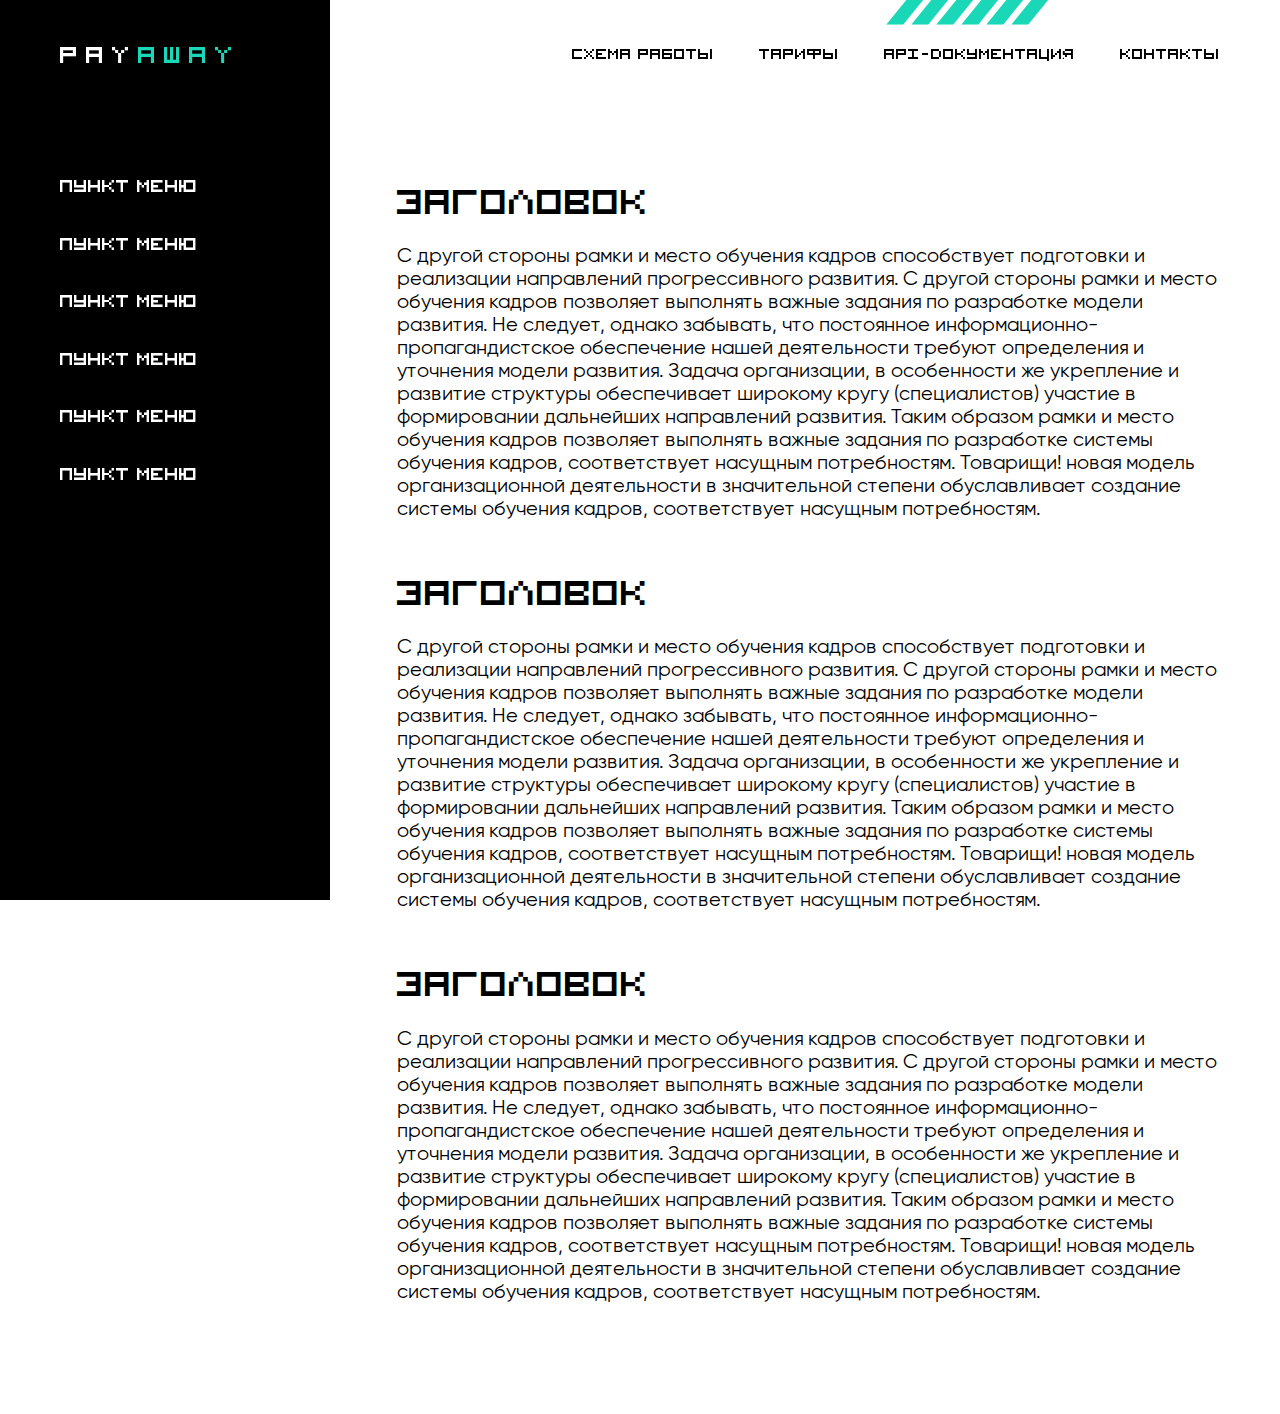
==== api.html @ 238791e4 "first commit" ====
<!DOCTYPE html>
<html lang="en">

<head>
	<meta charset="UTF-8">
	<meta name="viewport" content="width=device-width, initial-scale=1.0">
	<meta name="keywords" content="">
	<link rel="stylesheet" href="css/libs.min.css">
	<link rel="stylesheet" href="css/style.min.css">
	<title>API</title>
</head>


<body class="api-body">
	<div class="wrapper">
		<header class="header header2">
			<div class="container">
				<div class="header__inner">
					<a class="header__logo" href="">
						pay<span>away</span>
					</a>
					<div class="header__menu">
                <span class="header__menu-close">
                    <img src="img/close.svg" alt="">
                </span>
						<a class="header__logo" href="">
							pay<span>away</span>
						</a>
						<ul class="header__menu-list">
							<li class="header__menu-item"><a href="">Схема работы</a></li>
							<li class="header__menu-item"><a href="">Тарифы</a></li>
							<li class="header__menu-item active"><a href="">API-документация</a></li>
							<li class="header__menu-item"><a href="">Контакты</a></li>
						</ul>
					</div>
					<div class="burger">
						<span></span>
						<span></span>
						<span></span>
					</div>
				</div>
			</div>
		</header>
		<main class="content">
			<section class="text-page">
				<div class="container">
					<div class="text-page__inner">
						<aside class="text-page__sidebar">
							<ul class="text-page__sidebar-list">
								<li><a href="">ПУНКТ МЕНЮ</a></li>
								<li><a href="">ПУНКТ МЕНЮ</a></li>
								<li><a href="">ПУНКТ МЕНЮ</a></li>
								<li><a href="">ПУНКТ МЕНЮ</a></li>
								<li><a href="">ПУНКТ МЕНЮ</a></li>
								<li><a href="">ПУНКТ МЕНЮ</a></li>
							</ul>
						</aside>
						<div class="text-page__content">
							<div class="text-page__text">
								<h3>ЗАГОЛОВОК</h3>
								<p>С другой стороны рамки и место обучения кадров способствует подготовки и реализации направлений прогрессивного развития. С другой стороны рамки и место обучения кадров позволяет выполнять важные задания по разработке модели развития. Не следует, однако забывать, что постоянное информационно-пропагандистское обеспечение нашей деятельности требуют определения и уточнения модели развития. Задача организации, в особенности же укрепление и развитие структуры обеспечивает широкому кругу (специалистов) участие в формировании дальнейших направлений развития. Таким образом рамки и место обучения кадров позволяет выполнять важные задания по разработке системы обучения кадров, соответствует насущным потребностям. Товарищи! новая модель организационной деятельности в значительной степени обуславливает создание системы обучения кадров, соответствует насущным потребностям.</p>
								<b></b>
								<h3>ЗАГОЛОВОК</h3>
								<p>С другой стороны рамки и место обучения кадров способствует подготовки и реализации направлений прогрессивного развития. С другой стороны рамки и место обучения кадров позволяет выполнять важные задания по разработке модели развития. Не следует, однако забывать, что постоянное информационно-пропагандистское обеспечение нашей деятельности требуют определения и уточнения модели развития. Задача организации, в особенности же укрепление и развитие структуры обеспечивает широкому кругу (специалистов) участие в формировании дальнейших направлений развития. Таким образом рамки и место обучения кадров позволяет выполнять важные задания по разработке системы обучения кадров, соответствует насущным потребностям. Товарищи! новая модель организационной деятельности в значительной степени обуславливает создание системы обучения кадров, соответствует насущным потребностям.</p>
								<b></b>
								<h3>ЗАГОЛОВОК</h3>
								<p>С другой стороны рамки и место обучения кадров способствует подготовки и реализации направлений прогрессивного развития. С другой стороны рамки и место обучения кадров позволяет выполнять важные задания по разработке модели развития. Не следует, однако забывать, что постоянное информационно-пропагандистское обеспечение нашей деятельности требуют определения и уточнения модели развития. Задача организации, в особенности же укрепление и развитие структуры обеспечивает широкому кругу (специалистов) участие в формировании дальнейших направлений развития. Таким образом рамки и место обучения кадров позволяет выполнять важные задания по разработке системы обучения кадров, соответствует насущным потребностям. Товарищи! новая модель организационной деятельности в значительной степени обуславливает создание системы обучения кадров, соответствует насущным потребностям.</p>
							</div>
						</div>
					</div>
				</div>
			</section>
		</main>

	</div>
	<script src="js/libs.min.js"></script>
<script src="js/main.min.js"></script>

</body>

</html>
---- css/libs.min.css ----
@font-face{font-family:"swiper-icons";src:url("data:application/font-woff;charset=utf-8;base64, [base64]//wADZ2x5ZgAAAywAAADMAAAD2MHtryVoZWFkAAABbAAAADAAAAA2E2+eoWhoZWEAAAGcAAAAHwAAACQC9gDzaG10eAAAAigAAAAZAAAArgJkABFsb2NhAAAC0AAAAFoAAABaFQAUGG1heHAAAAG8AAAAHwAAACAAcABAbmFtZQAAA/gAAAE5AAACXvFdBwlwb3N0AAAFNAAAAGIAAACE5s74hXjaY2BkYGAAYpf5Hu/j+W2+MnAzMYDAzaX6QjD6/4//Bxj5GA8AuRwMYGkAPywL13jaY2BkYGA88P8Agx4j+/8fQDYfA1AEBWgDAIB2BOoAeNpjYGRgYNBh4GdgYgABEMnIABJzYNADCQAACWgAsQB42mNgYfzCOIGBlYGB0YcxjYGBwR1Kf2WQZGhhYGBiYGVmgAFGBiQQkOaawtDAoMBQxXjg/wEGPcYDDA4wNUA2CCgwsAAAO4EL6gAAeNpj2M0gyAACqxgGNWBkZ2D4/wMA+xkDdgAAAHjaY2BgYGaAYBkGRgYQiAHyGMF8FgYHIM3DwMHABGQrMOgyWDLEM1T9/w8UBfEMgLzE////P/5//f/V/xv+r4eaAAeMbAxwIUYmIMHEgKYAYjUcsDAwsLKxc3BycfPw8jEQA/[base64]/uznmfPFBNODM2K7MTQ45YEAZqGP81AmGGcF3iPqOop0r1SPTaTbVkfUe4HXj97wYE+yNwWYxwWu4v1ugWHgo3S1XdZEVqWM7ET0cfnLGxWfkgR42o2PvWrDMBSFj/IHLaF0zKjRgdiVMwScNRAoWUoH78Y2icB/yIY09An6AH2Bdu/UB+yxopYshQiEvnvu0dURgDt8QeC8PDw7Fpji3fEA4z/PEJ6YOB5hKh4dj3EvXhxPqH/SKUY3rJ7srZ4FZnh1PMAtPhwP6fl2PMJMPDgeQ4rY8YT6Gzao0eAEA409DuggmTnFnOcSCiEiLMgxCiTI6Cq5DZUd3Qmp10vO0LaLTd2cjN4fOumlc7lUYbSQcZFkutRG7g6JKZKy0RmdLY680CDnEJ+UMkpFFe1RN7nxdVpXrC4aTtnaurOnYercZg2YVmLN/d/gczfEimrE/fs/bOuq29Zmn8tloORaXgZgGa78yO9/cnXm2BpaGvq25Dv9S4E9+5SIc9PqupJKhYFSSl47+Qcr1mYNAAAAeNptw0cKwkAAAMDZJA8Q7OUJvkLsPfZ6zFVERPy8qHh2YER+3i/BP83vIBLLySsoKimrqKqpa2hp6+jq6RsYGhmbmJqZSy0sraxtbO3sHRydnEMU4uR6yx7JJXveP7WrDycAAAAAAAH//wACeNpjYGRgYOABYhkgZgJCZgZNBkYGLQZtIJsFLMYAAAw3ALgAeNolizEKgDAQBCchRbC2sFER0YD6qVQiBCv/H9ezGI6Z5XBAw8CBK/m5iQQVauVbXLnOrMZv2oLdKFa8Pjuru2hJzGabmOSLzNMzvutpB3N42mNgZGBg4GKQYzBhYMxJLMlj4GBgAYow/P/PAJJhLM6sSoWKfWCAAwDAjgbRAAB42mNgYGBkAIIbCZo5IPrmUn0hGA0AO8EFTQAA");font-weight:400;font-style:normal}:root{--swiper-theme-color: #007aff}.swiper{margin-left:auto;margin-right:auto;position:relative;overflow:hidden;list-style:none;padding:0;z-index:1}.swiper-vertical>.swiper-wrapper{flex-direction:column}.swiper-wrapper{position:relative;width:100%;height:100%;z-index:1;display:flex;transition-property:transform;box-sizing:content-box}.swiper-android .swiper-slide,.swiper-wrapper{transform:translate3d(0px, 0, 0)}.swiper-pointer-events{touch-action:pan-y}.swiper-pointer-events.swiper-vertical{touch-action:pan-x}.swiper-slide{flex-shrink:0;width:100%;height:100%;position:relative;transition-property:transform}.swiper-slide-invisible-blank{visibility:hidden}.swiper-autoheight,.swiper-autoheight .swiper-slide{height:auto}.swiper-autoheight .swiper-wrapper{align-items:flex-start;transition-property:transform,height}.swiper-backface-hidden .swiper-slide{transform:translateZ(0);-webkit-backface-visibility:hidden;backface-visibility:hidden}.swiper-3d,.swiper-3d.swiper-css-mode .swiper-wrapper{perspective:1200px}.swiper-3d .swiper-wrapper,.swiper-3d .swiper-slide,.swiper-3d .swiper-slide-shadow,.swiper-3d .swiper-slide-shadow-left,.swiper-3d .swiper-slide-shadow-right,.swiper-3d .swiper-slide-shadow-top,.swiper-3d .swiper-slide-shadow-bottom,.swiper-3d .swiper-cube-shadow{transform-style:preserve-3d}.swiper-3d .swiper-slide-shadow,.swiper-3d .swiper-slide-shadow-left,.swiper-3d .swiper-slide-shadow-right,.swiper-3d .swiper-slide-shadow-top,.swiper-3d .swiper-slide-shadow-bottom{position:absolute;left:0;top:0;width:100%;height:100%;pointer-events:none;z-index:10}.swiper-3d .swiper-slide-shadow{background:rgba(0,0,0,.15)}.swiper-3d .swiper-slide-shadow-left{background-image:linear-gradient(to left, rgba(0, 0, 0, 0.5), rgba(0, 0, 0, 0))}.swiper-3d .swiper-slide-shadow-right{background-image:linear-gradient(to right, rgba(0, 0, 0, 0.5), rgba(0, 0, 0, 0))}.swiper-3d .swiper-slide-shadow-top{background-image:linear-gradient(to top, rgba(0, 0, 0, 0.5), rgba(0, 0, 0, 0))}.swiper-3d .swiper-slide-shadow-bottom{background-image:linear-gradient(to bottom, rgba(0, 0, 0, 0.5), rgba(0, 0, 0, 0))}.swiper-css-mode>.swiper-wrapper{overflow:auto;scrollbar-width:none;-ms-overflow-style:none}.swiper-css-mode>.swiper-wrapper::-webkit-scrollbar{display:none}.swiper-css-mode>.swiper-wrapper>.swiper-slide{scroll-snap-align:start start}.swiper-horizontal.swiper-css-mode>.swiper-wrapper{scroll-snap-type:x mandatory}.swiper-vertical.swiper-css-mode>.swiper-wrapper{scroll-snap-type:y mandatory}.swiper-centered>.swiper-wrapper::before{content:"";flex-shrink:0;order:9999}.swiper-centered.swiper-horizontal>.swiper-wrapper>.swiper-slide:first-child{margin-inline-start:var(--swiper-centered-offset-before)}.swiper-centered.swiper-horizontal>.swiper-wrapper::before{height:100%;min-height:1px;width:var(--swiper-centered-offset-after)}.swiper-centered.swiper-vertical>.swiper-wrapper>.swiper-slide:first-child{margin-block-start:var(--swiper-centered-offset-before)}.swiper-centered.swiper-vertical>.swiper-wrapper::before{width:100%;min-width:1px;height:var(--swiper-centered-offset-after)}.swiper-centered>.swiper-wrapper>.swiper-slide{scroll-snap-align:center center}.swiper-virtual .swiper-slide{-webkit-backface-visibility:hidden;transform:translateZ(0)}.swiper-virtual.swiper-css-mode .swiper-wrapper::after{content:"";position:absolute;left:0;top:0;pointer-events:none}.swiper-virtual.swiper-css-mode.swiper-horizontal .swiper-wrapper::after{height:1px;width:var(--swiper-virtual-size)}.swiper-virtual.swiper-css-mode.swiper-vertical .swiper-wrapper::after{width:1px;height:var(--swiper-virtual-size)}:root{--swiper-navigation-size: 44px}.swiper-button-prev,.swiper-button-next{position:absolute;top:50%;width:calc(var(--swiper-navigation-size)/44*27);height:var(--swiper-navigation-size);margin-top:calc(0px - var(--swiper-navigation-size)/2);z-index:10;cursor:pointer;display:flex;align-items:center;justify-content:center;color:var(--swiper-navigation-color, var(--swiper-theme-color))}.swiper-button-prev.swiper-button-disabled,.swiper-button-next.swiper-button-disabled{opacity:.35;cursor:auto;pointer-events:none}.swiper-button-prev.swiper-button-hidden,.swiper-button-next.swiper-button-hidden{opacity:0;cursor:auto;pointer-events:none}.swiper-navigation-disabled .swiper-button-prev,.swiper-navigation-disabled .swiper-button-next{display:none !important}.swiper-button-prev:after,.swiper-button-next:after{font-family:swiper-icons;font-size:var(--swiper-navigation-size);text-transform:none !important;letter-spacing:0;font-variant:initial;line-height:1}.swiper-button-prev,.swiper-rtl .swiper-button-next{left:10px;right:auto}.swiper-button-prev:after,.swiper-rtl .swiper-button-next:after{content:"prev"}.swiper-button-next,.swiper-rtl .swiper-button-prev{right:10px;left:auto}.swiper-button-next:after,.swiper-rtl .swiper-button-prev:after{content:"next"}.swiper-button-lock{display:none}.swiper-pagination{position:absolute;text-align:center;transition:300ms opacity;transform:translate3d(0, 0, 0);z-index:10}.swiper-pagination.swiper-pagination-hidden{opacity:0}.swiper-pagination-disabled>.swiper-pagination,.swiper-pagination.swiper-pagination-disabled{display:none !important}.swiper-pagination-fraction,.swiper-pagination-custom,.swiper-horizontal>.swiper-pagination-bullets,.swiper-pagination-bullets.swiper-pagination-horizontal{bottom:10px;left:0;width:100%}.swiper-pagination-bullets-dynamic{overflow:hidden;font-size:0}.swiper-pagination-bullets-dynamic .swiper-pagination-bullet{transform:scale(0.33);position:relative}.swiper-pagination-bullets-dynamic .swiper-pagination-bullet-active{transform:scale(1)}.swiper-pagination-bullets-dynamic .swiper-pagination-bullet-active-main{transform:scale(1)}.swiper-pagination-bullets-dynamic .swiper-pagination-bullet-active-prev{transform:scale(0.66)}.swiper-pagination-bullets-dynamic .swiper-pagination-bullet-active-prev-prev{transform:scale(0.33)}.swiper-pagination-bullets-dynamic .swiper-pagination-bullet-active-next{transform:scale(0.66)}.swiper-pagination-bullets-dynamic .swiper-pagination-bullet-active-next-next{transform:scale(0.33)}.swiper-pagination-bullet{width:var(--swiper-pagination-bullet-width, var(--swiper-pagination-bullet-size, 8px));height:var(--swiper-pagination-bullet-height, var(--swiper-pagination-bullet-size, 8px));display:inline-block;border-radius:50%;background:var(--swiper-pagination-bullet-inactive-color, #000);opacity:var(--swiper-pagination-bullet-inactive-opacity, 0.2)}button.swiper-pagination-bullet{border:none;margin:0;padding:0;box-shadow:none;-webkit-appearance:none;appearance:none}.swiper-pagination-clickable .swiper-pagination-bullet{cursor:pointer}.swiper-pagination-bullet:only-child{display:none !important}.swiper-pagination-bullet-active{opacity:var(--swiper-pagination-bullet-opacity, 1);background:var(--swiper-pagination-color, var(--swiper-theme-color))}.swiper-vertical>.swiper-pagination-bullets,.swiper-pagination-vertical.swiper-pagination-bullets{right:10px;top:50%;transform:translate3d(0px, -50%, 0)}.swiper-vertical>.swiper-pagination-bullets .swiper-pagination-bullet,.swiper-pagination-vertical.swiper-pagination-bullets .swiper-pagination-bullet{margin:var(--swiper-pagination-bullet-vertical-gap, 6px) 0;display:block}.swiper-vertical>.swiper-pagination-bullets.swiper-pagination-bullets-dynamic,.swiper-pagination-vertical.swiper-pagination-bullets.swiper-pagination-bullets-dynamic{top:50%;transform:translateY(-50%);width:8px}.swiper-vertical>.swiper-pagination-bullets.swiper-pagination-bullets-dynamic .swiper-pagination-bullet,.swiper-pagination-vertical.swiper-pagination-bullets.swiper-pagination-bullets-dynamic .swiper-pagination-bullet{display:inline-block;transition:200ms transform,200ms top}.swiper-horizontal>.swiper-pagination-bullets .swiper-pagination-bullet,.swiper-pagination-horizontal.swiper-pagination-bullets .swiper-pagination-bullet{margin:0 var(--swiper-pagination-bullet-horizontal-gap, 4px)}.swiper-horizontal>.swiper-pagination-bullets.swiper-pagination-bullets-dynamic,.swiper-pagination-horizontal.swiper-pagination-bullets.swiper-pagination-bullets-dynamic{left:50%;transform:translateX(-50%);white-space:nowrap}.swiper-horizontal>.swiper-pagination-bullets.swiper-pagination-bullets-dynamic .swiper-pagination-bullet,.swiper-pagination-horizontal.swiper-pagination-bullets.swiper-pagination-bullets-dynamic .swiper-pagination-bullet{transition:200ms transform,200ms left}.swiper-horizontal.swiper-rtl>.swiper-pagination-bullets-dynamic .swiper-pagination-bullet{transition:200ms transform,200ms right}.swiper-pagination-progressbar{background:rgba(0,0,0,.25);position:absolute}.swiper-pagination-progressbar .swiper-pagination-progressbar-fill{background:var(--swiper-pagination-color, var(--swiper-theme-color));position:absolute;left:0;top:0;width:100%;height:100%;transform:scale(0);transform-origin:left top}.swiper-rtl .swiper-pagination-progressbar .swiper-pagination-progressbar-fill{transform-origin:right top}.swiper-horizontal>.swiper-pagination-progressbar,.swiper-pagination-progressbar.swiper-pagination-horizontal,.swiper-vertical>.swiper-pagination-progressbar.swiper-pagination-progressbar-opposite,.swiper-pagination-progressbar.swiper-pagination-vertical.swiper-pagination-progressbar-opposite{width:100%;height:4px;left:0;top:0}.swiper-vertical>.swiper-pagination-progressbar,.swiper-pagination-progressbar.swiper-pagination-vertical,.swiper-horizontal>.swiper-pagination-progressbar.swiper-pagination-progressbar-opposite,.swiper-pagination-progressbar.swiper-pagination-horizontal.swiper-pagination-progressbar-opposite{width:4px;height:100%;left:0;top:0}.swiper-pagination-lock{display:none}.swiper-scrollbar{border-radius:10px;position:relative;-ms-touch-action:none;background:rgba(0,0,0,.1)}.swiper-scrollbar-disabled>.swiper-scrollbar,.swiper-scrollbar.swiper-scrollbar-disabled{display:none !important}.swiper-horizontal>.swiper-scrollbar,.swiper-scrollbar.swiper-scrollbar-horizontal{position:absolute;left:1%;bottom:3px;z-index:50;height:5px;width:98%}.swiper-vertical>.swiper-scrollbar,.swiper-scrollbar.swiper-scrollbar-vertical{position:absolute;right:3px;top:1%;z-index:50;width:5px;height:98%}.swiper-scrollbar-drag{height:100%;width:100%;position:relative;background:rgba(0,0,0,.5);border-radius:10px;left:0;top:0}.swiper-scrollbar-cursor-drag{cursor:move}.swiper-scrollbar-lock{display:none}.swiper-zoom-container{width:100%;height:100%;display:flex;justify-content:center;align-items:center;text-align:center}.swiper-zoom-container>img,.swiper-zoom-container>svg,.swiper-zoom-container>canvas{max-width:100%;max-height:100%;object-fit:contain}.swiper-slide-zoomed{cursor:move}.swiper-lazy-preloader{width:42px;height:42px;position:absolute;left:50%;top:50%;margin-left:-21px;margin-top:-21px;z-index:10;transform-origin:50%;box-sizing:border-box;border:4px solid var(--swiper-preloader-color, var(--swiper-theme-color));border-radius:50%;border-top-color:rgba(0,0,0,0)}.swiper:not(.swiper-watch-progress) .swiper-lazy-preloader,.swiper-watch-progress .swiper-slide-visible .swiper-lazy-preloader{animation:swiper-preloader-spin 1s infinite linear}.swiper-lazy-preloader-white{--swiper-preloader-color: #fff}.swiper-lazy-preloader-black{--swiper-preloader-color: #000}@keyframes swiper-preloader-spin{0%{transform:rotate(0deg)}100%{transform:rotate(360deg)}}.swiper .swiper-notification{position:absolute;left:0;top:0;pointer-events:none;opacity:0;z-index:-1000}.swiper-free-mode>.swiper-wrapper{transition-timing-function:ease-out;margin:0 auto}.swiper-grid>.swiper-wrapper{flex-wrap:wrap}.swiper-grid-column>.swiper-wrapper{flex-wrap:wrap;flex-direction:column}.swiper-fade.swiper-free-mode .swiper-slide{transition-timing-function:ease-out}.swiper-fade .swiper-slide{pointer-events:none;transition-property:opacity}.swiper-fade .swiper-slide .swiper-slide{pointer-events:none}.swiper-fade .swiper-slide-active,.swiper-fade .swiper-slide-active .swiper-slide-active{pointer-events:auto}.swiper-cube{overflow:visible}.swiper-cube .swiper-slide{pointer-events:none;-webkit-backface-visibility:hidden;backface-visibility:hidden;z-index:1;visibility:hidden;transform-origin:0 0;width:100%;height:100%}.swiper-cube .swiper-slide .swiper-slide{pointer-events:none}.swiper-cube.swiper-rtl .swiper-slide{transform-origin:100% 0}.swiper-cube .swiper-slide-active,.swiper-cube .swiper-slide-active .swiper-slide-active{pointer-events:auto}.swiper-cube .swiper-slide-active,.swiper-cube .swiper-slide-next,.swiper-cube .swiper-slide-prev,.swiper-cube .swiper-slide-next+.swiper-slide{pointer-events:auto;visibility:visible}.swiper-cube .swiper-slide-shadow-top,.swiper-cube .swiper-slide-shadow-bottom,.swiper-cube .swiper-slide-shadow-left,.swiper-cube .swiper-slide-shadow-right{z-index:0;-webkit-backface-visibility:hidden;backface-visibility:hidden}.swiper-cube .swiper-cube-shadow{position:absolute;left:0;bottom:0px;width:100%;height:100%;opacity:.6;z-index:0}.swiper-cube .swiper-cube-shadow:before{content:"";background:#000;position:absolute;left:0;top:0;bottom:0;right:0;filter:blur(50px)}.swiper-flip{overflow:visible}.swiper-flip .swiper-slide{pointer-events:none;-webkit-backface-visibility:hidden;backface-visibility:hidden;z-index:1}.swiper-flip .swiper-slide .swiper-slide{pointer-events:none}.swiper-flip .swiper-slide-active,.swiper-flip .swiper-slide-active .swiper-slide-active{pointer-events:auto}.swiper-flip .swiper-slide-shadow-top,.swiper-flip .swiper-slide-shadow-bottom,.swiper-flip .swiper-slide-shadow-left,.swiper-flip .swiper-slide-shadow-right{z-index:0;-webkit-backface-visibility:hidden;backface-visibility:hidden}.swiper-creative .swiper-slide{-webkit-backface-visibility:hidden;backface-visibility:hidden;overflow:hidden;transition-property:transform,opacity,height}.swiper-cards{overflow:visible}.swiper-cards .swiper-slide{transform-origin:center bottom;-webkit-backface-visibility:hidden;backface-visibility:hidden;overflow:hidden}
/*# sourceMappingURL=../sourcemaps/libs.min.css.map */
---- css/style.min.css ----
@font-face{font-family:Gilroy;font-weight:300;src:url(../fonts/Gilroy-Light.woff) format("woff")}@font-face{font-family:Gilroy;font-weight:300;src:url(../fonts/Gilroy-Light.woff2) format("woff2")}@font-face{font-family:Gilroy;font-weight:400;src:url(../fonts/Gilroy-Regular.woff) format("woff")}@font-face{font-family:Gilroy;font-weight:400;src:url(../fonts/Gilroy-Regular.woff2) format("woff2")}@font-face{font-family:"Visitor Rus";font-weight:400;src:url("../fonts/Visitor Rus.woff") format("woff")}@font-face{font-family:"Visitor Rus";font-weight:400;src:url("../fonts/Visitor Rus.woff2") format("woff2")}@font-face{font-family:Gilroy;font-weight:500;src:url(../fonts/Gilroy-Medium.woff) format("woff")}@font-face{font-family:Gilroy;font-weight:500;src:url(../fonts/Gilroy-Medium.woff2) format("woff2")}@font-face{font-family:Gilroy;font-weight:600;src:url(../fonts/Gilroy-Semibold.woff) format("woff")}@font-face{font-family:Gilroy;font-weight:600;src:url(../fonts/Gilroy-Semibold.woff2) format("woff2")}@font-face{font-family:Gilroy;font-weight:700;src:url(../fonts/Gilroy-Bold.woff) format("woff")}@font-face{font-family:Gilroy;font-weight:700;src:url(../fonts/Gilroy-Bold.woff2) format("woff2")}@font-face{font-family:AKONY;font-weight:700;src:url(../fonts/AKONY.woff) format("woff")}@font-face{font-family:AKONY;font-weight:700;src:url(../fonts/AKONY.woff2) format("woff2")}*,::after,::before{-webkit-box-sizing:inherit;box-sizing:inherit}*{-webkit-box-sizing:border-box;box-sizing:border-box}a,body,div,form,h1,h2,h3,h4,h5,label,li,p,ul{margin:0;padding:0;border:0;text-decoration:none;line-height:1;-webkit-box-sizing:border-box;box-sizing:border-box}button,input,textarea{outline:0!important}button{border:none;cursor:pointer;-webkit-transition:.3s;-o-transition:.3s;transition:.3s}.btn{display:-webkit-box;display:-ms-flexbox;display:flex;-webkit-box-pack:center;-ms-flex-pack:center;justify-content:center;-webkit-box-align:center;-ms-flex-align:center;align-items:center}input:active,input[type=checkbox]:focus,input[type=file]:focus,input[type=radio]:focus,input[type=text]:focus{outline:0!important}html{height:100%;scroll-behavior:smooth;-webkit-box-sizing:border-box;box-sizing:border-box}body{height:100%;font-family:Gilroy,sans-serif;font-weight:400;overflow-x:hidden}.fixed-body{overflow:hidden}h1,h2,h3,h4,h5,h6,img,p{margin:0;padding:0;height:auto;-o-object-fit:cover;object-fit:cover}h1,h2,h3,h4,h5,h6{font-weight:400}a{color:inherit;text-decoration:none;-webkit-transition:.3s;-o-transition:.3s;transition:.3s}li,ul{margin:0;padding:0;list-style:none}.container{max-width:1740px;padding:0 60px;margin:0 auto}@media screen and (max-width:1200px){.container{padding:0 30px}}@media screen and (max-width:992px){.container{padding:0 20px}}@media screen and (max-width:576px){.container{padding:0 15px}}.header{position:absolute;z-index:5;top:0;left:0;width:100%;padding:34px 0;color:#fff}.header__inner{display:-webkit-box;display:-ms-flexbox;display:flex;-webkit-box-pack:justify;-ms-flex-pack:justify;justify-content:space-between;-webkit-box-align:center;-ms-flex-align:center;align-items:center;gap:45px}.header__logo{-ms-flex-negative:0;flex-shrink:0;font-family:"Visitor Rus";font-size:32px;line-height:115%;letter-spacing:7.04px}.header__logo span{color:#1ad7b8}.header__menu-list{display:-webkit-box;display:-ms-flexbox;display:flex;-webkit-box-align:center;-ms-flex-align:center;align-items:center;gap:45px}.header__menu-item a{position:relative;font-family:"Visitor Rus";font-size:20px;line-height:115%}.header__menu-item a:after{content:"//////";position:absolute;top:-65px;left:0;display:inline-block;font-family:AKONY;font-size:61px;line-height:100%;font-weight:700;color:#1ad7b8;opacity:0;pointer-events:none;-webkit-transition:.125s;-o-transition:.125s;transition:.125s}.header__menu .active a:after,.header__menu-item a:hover:after{opacity:1}.header__menu .header__logo,.header__menu-close{display:none}.header2 .header__menu-list{color:#000}.burger{position:relative;width:31px;height:24px;display:none;cursor:pointer}.burger span{position:absolute;left:0;width:100%;height:2px;background:#fff;border-radius:5px}.burger span:nth-child(1){top:0}.burger span:nth-child(2){top:50%;-webkit-transform:translate(0,-50%);-ms-transform:translate(0,-50%);transform:translate(0,-50%)}.burger span:nth-child(3){bottom:0}@media screen and (max-width:992px){.header{padding:26px 0}.header__menu{position:fixed;z-index:10;top:0;left:0;width:100%;height:100%;background:rgba(0,0,0,.95);padding:150px 15px 50px;opacity:0;pointer-events:none;-webkit-transition:.3s;-o-transition:.3s;transition:.3s;overflow-y:auto}.header__menu--active{opacity:1;pointer-events:auto}.header__menu-list{-webkit-box-orient:vertical;-webkit-box-direction:normal;-ms-flex-direction:column;flex-direction:column}.header__menu-item a:hover{color:#1ad7b8}.header__menu-item a:after{display:none}.header__menu-close{position:absolute;top:15px;right:15px;width:29px;display:block;cursor:pointer}.header__menu-close img{width:100%}.header__menu .header__logo{position:absolute;top:15px;left:50%;-webkit-transform:translate(-50%,0);-ms-transform:translate(-50%,0);transform:translate(-50%,0);display:block}.header2 .header__menu-list{color:#fff}.header2 .burger span{background:#000}.burger{display:block}.modal__dialog{margin:0 auto;max-width:calc(100% - 30px)}}@media screen and (max-width:576px){.header{padding:15px 0}.header__logo{font-size:20px;letter-spacing:4.4px}.header__menu-list{gap:30px}}.api-body{position:relative}.api-body:after{content:"";position:fixed;top:0;left:0;width:calc((100vw - 1740px)/ 2 + 330px);height:100%;background:#000;pointer-events:none}.wrapper{position:relative;overflow:hidden}.wrapper-bg{background:#000}.h2{font-family:"Visitor Rus";font-size:70px;line-height:115%}.h3{font-family:"Visitor Rus";font-size:48px;line-height:115%}.btn-blue__outline{position:relative;background:#1ad7b8;-webkit-clip-path:polygon(0 0,94.427% 0,99.979% 23.147%,99.979% 99.455%,5.552% 99.455%,0 76.308%,0 0);clip-path:polygon(0 0,94.427% 0,99.979% 23.147%,99.979% 99.455%,5.552% 99.455%,0 76.308%,0 0);color:#1ad7b8}.btn-blue__outline:hover{color:#000}.btn-blue__outline:hover:after{opacity:0}.btn-blue__outline:after{content:"";position:absolute;top:50%;left:50%;-webkit-transform:translate(-50%,-50%);-ms-transform:translate(-50%,-50%);transform:translate(-50%,-50%);width:calc(100% - 4px);height:calc(100% - 4px);background:#000;-webkit-clip-path:polygon(0 0,94.427% 0,99.979% 23.147%,99.979% 99.455%,5.552% 99.455%,0 76.308%,0 0);clip-path:polygon(0 0,94.427% 0,99.979% 23.147%,99.979% 99.455%,5.552% 99.455%,0 76.308%,0 0);pointer-events:none;-webkit-transition:.3s;-o-transition:.3s;transition:.3s}.btn-blue__outline span{position:relative;z-index:2;font-family:"Visitor Rus"}.modal{position:fixed;z-index:1000;left:0;top:0;width:100%;height:100vh;background:#000;-webkit-backdrop-filter:blur(20px);backdrop-filter:blur(20px);padding:150px 0;color:#fff;opacity:0;pointer-events:none;overflow-y:auto}.modal--active{opacity:1;pointer-events:unset}@media screen and (min-width:993px){.modal{text-align:center}.modal:before{display:inline-block;vertical-align:middle;content:" ";height:100%}.modal__dialog{display:inline-block;text-align:left;vertical-align:middle}}.modal__dialog{position:relative;max-width:calc(100% - 30px);width:100%;margin:0 auto}.modal__logo{position:absolute;top:66px;left:50%;-webkit-transform:translate(-50%,0);-ms-transform:translate(-50%,0);transform:translate(-50%,0);-ms-flex-negative:0;flex-shrink:0;font-family:"Visitor Rus";font-size:32px;line-height:115%;letter-spacing:7.04px}.modal__logo span{color:#1ad7b8}.modal__close{position:absolute;top:20px;right:20px;width:58px;background:rgba(0,0,0,0);padding:0}.modal__close svg{width:100%;height:auto}.modal__content{position:relative;z-index:3}.modal__title{text-align:center}.modal__icon{width:100px;margin:0 auto 12px}.modal__icon img{width:100%}@-webkit-keyframes sprite{0%{opacity:1;-webkit-transform:translateX(0) translateY(0);transform:translateX(0) translateY(0)}50%{opacity:1;-webkit-transform:translateX(5px) translateY(-156px);transform:translateX(5px) translateY(-156px)}100%{opacity:0;-webkit-transform:translateX(0) translateY(-209px);transform:translateX(0) translateY(-209px)}}@keyframes sprite{0%{opacity:1;-webkit-transform:translateX(0) translateY(0);transform:translateX(0) translateY(0)}50%{opacity:1;-webkit-transform:translateX(5px) translateY(-156px);transform:translateX(5px) translateY(-156px)}100%{opacity:0;-webkit-transform:translateX(0) translateY(-209px);transform:translateX(0) translateY(-209px)}}@-webkit-keyframes sprite2{0%{opacity:1;-webkit-transform:translateX(0) translateY(0);transform:translateX(0) translateY(0)}52%{opacity:1;-webkit-transform:translateX(5px) translateY(-156px);transform:translateX(5px) translateY(-156px)}100%{opacity:0;-webkit-transform:translateX(-33px) translateY(-219px);transform:translateX(-33px) translateY(-219px)}}@keyframes sprite2{0%{opacity:1;-webkit-transform:translateX(0) translateY(0);transform:translateX(0) translateY(0)}52%{opacity:1;-webkit-transform:translateX(5px) translateY(-156px);transform:translateX(5px) translateY(-156px)}100%{opacity:0;-webkit-transform:translateX(-33px) translateY(-219px);transform:translateX(-33px) translateY(-219px)}}@-webkit-keyframes sprite3{0%{opacity:1;-webkit-transform:translateX(0) translateY(0);transform:translateX(0) translateY(0)}50%{opacity:1;-webkit-transform:translateX(5px) translateY(-180px);transform:translateX(5px) translateY(-180px)}100%{opacity:0;-webkit-transform:translateX(-33px) translateY(-260px);transform:translateX(-33px) translateY(-260px)}}@keyframes sprite3{0%{opacity:1;-webkit-transform:translateX(0) translateY(0);transform:translateX(0) translateY(0)}50%{opacity:1;-webkit-transform:translateX(5px) translateY(-180px);transform:translateX(5px) translateY(-180px)}100%{opacity:0;-webkit-transform:translateX(-33px) translateY(-260px);transform:translateX(-33px) translateY(-260px)}}@-webkit-keyframes sprite4{0%{opacity:1;-webkit-transform:translateX(0) translateY(0);transform:translateX(0) translateY(0)}50%{opacity:1;-webkit-transform:translateX(5px) translateY(-200px);transform:translateX(5px) translateY(-200px)}100%{opacity:0;-webkit-transform:translateX(-33px) translateY(-419px);transform:translateX(-33px) translateY(-419px)}}@keyframes sprite4{0%{opacity:1;-webkit-transform:translateX(0) translateY(0);transform:translateX(0) translateY(0)}50%{opacity:1;-webkit-transform:translateX(5px) translateY(-200px);transform:translateX(5px) translateY(-200px)}100%{opacity:0;-webkit-transform:translateX(-33px) translateY(-419px);transform:translateX(-33px) translateY(-419px)}}@media screen and (max-width:1740px){.api-body:after{width:330px}}@media screen and (max-width:1200px){.api-body:after{width:300px}.h2{font-size:48px}.h3{font-size:32px}.modal__close{width:40px}}@media screen and (max-width:992px){.api-body:after{width:290px}.wrapper{border-radius:10px}.h2,.h3{font-size:24px}.modal__icon{width:60px}@-webkit-keyframes sprite{0%{opacity:1;-webkit-transform:translateX(0) translateY(0);transform:translateX(0) translateY(0)}50%{opacity:1;-webkit-transform:translateX(5px) translateY(-106px);transform:translateX(5px) translateY(-106px)}100%{opacity:0;-webkit-transform:translateX(0) translateY(-150px);transform:translateX(0) translateY(-150px)}}@keyframes sprite{0%{opacity:1;-webkit-transform:translateX(0) translateY(0);transform:translateX(0) translateY(0)}50%{opacity:1;-webkit-transform:translateX(5px) translateY(-106px);transform:translateX(5px) translateY(-106px)}100%{opacity:0;-webkit-transform:translateX(0) translateY(-150px);transform:translateX(0) translateY(-150px)}}@-webkit-keyframes sprite2{0%{opacity:1;-webkit-transform:translateX(0) translateY(0);transform:translateX(0) translateY(0)}52%{opacity:1;-webkit-transform:translateX(5px) translateY(-106px);transform:translateX(5px) translateY(-106px)}100%{opacity:0;-webkit-transform:translateX(-23px) translateY(-150px);transform:translateX(-23px) translateY(-150px)}}@keyframes sprite2{0%{opacity:1;-webkit-transform:translateX(0) translateY(0);transform:translateX(0) translateY(0)}52%{opacity:1;-webkit-transform:translateX(5px) translateY(-106px);transform:translateX(5px) translateY(-106px)}100%{opacity:0;-webkit-transform:translateX(-23px) translateY(-150px);transform:translateX(-23px) translateY(-150px)}}@-webkit-keyframes sprite3{0%{opacity:1;-webkit-transform:translateX(0) translateY(0);transform:translateX(0) translateY(0)}50%{opacity:1;-webkit-transform:translateX(5px) translateY(-120px);transform:translateX(5px) translateY(-120px)}100%{opacity:0;-webkit-transform:translateX(-23px) translateY(-200px);transform:translateX(-23px) translateY(-200px)}}@keyframes sprite3{0%{opacity:1;-webkit-transform:translateX(0) translateY(0);transform:translateX(0) translateY(0)}50%{opacity:1;-webkit-transform:translateX(5px) translateY(-120px);transform:translateX(5px) translateY(-120px)}100%{opacity:0;-webkit-transform:translateX(-23px) translateY(-200px);transform:translateX(-23px) translateY(-200px)}}@-webkit-keyframes sprite4{0%{opacity:1;-webkit-transform:translateX(0) translateY(0);transform:translateX(0) translateY(0)}50%{opacity:1;-webkit-transform:translateX(5px) translateY(-150px);transform:translateX(5px) translateY(-150px)}100%{opacity:0;-webkit-transform:translateX(-23px) translateY(-259px);transform:translateX(-23px) translateY(-259px)}}@keyframes sprite4{0%{opacity:1;-webkit-transform:translateX(0) translateY(0);transform:translateX(0) translateY(0)}50%{opacity:1;-webkit-transform:translateX(5px) translateY(-150px);transform:translateX(5px) translateY(-150px)}100%{opacity:0;-webkit-transform:translateX(-23px) translateY(-259px);transform:translateX(-23px) translateY(-259px)}}}@media screen and (max-width:768px){.header2 .header__logo{color:#000}.api-body:after{display:none}}@media screen and (max-width:576px){.modal{padding:100px 0}.modal__logo{top:28px;font-size:20px}}@media screen and (max-width:450px){@-webkit-keyframes sprite{0%{opacity:1;-webkit-transform:translateX(0) translateY(0);transform:translateX(0) translateY(0)}50%{opacity:1;-webkit-transform:translateX(5px) translateY(-80px);transform:translateX(5px) translateY(-80px)}100%{opacity:0;-webkit-transform:translateX(0) translateY(-120px);transform:translateX(0) translateY(-120px)}}@keyframes sprite{0%{opacity:1;-webkit-transform:translateX(0) translateY(0);transform:translateX(0) translateY(0)}50%{opacity:1;-webkit-transform:translateX(5px) translateY(-80px);transform:translateX(5px) translateY(-80px)}100%{opacity:0;-webkit-transform:translateX(0) translateY(-120px);transform:translateX(0) translateY(-120px)}}@-webkit-keyframes sprite2{0%{opacity:1;-webkit-transform:translateX(0) translateY(0);transform:translateX(0) translateY(0)}52%{opacity:1;-webkit-transform:translateX(5px) translateY(-80px);transform:translateX(5px) translateY(-80px)}100%{opacity:0;-webkit-transform:translateX(-16px) translateY(-120px);transform:translateX(-16px) translateY(-120px)}}@keyframes sprite2{0%{opacity:1;-webkit-transform:translateX(0) translateY(0);transform:translateX(0) translateY(0)}52%{opacity:1;-webkit-transform:translateX(5px) translateY(-80px);transform:translateX(5px) translateY(-80px)}100%{opacity:0;-webkit-transform:translateX(-16px) translateY(-120px);transform:translateX(-16px) translateY(-120px)}}@-webkit-keyframes sprite3{0%{opacity:1;-webkit-transform:translateX(0) translateY(0);transform:translateX(0) translateY(0)}50%{opacity:1;-webkit-transform:translateX(5px) translateY(-80px);transform:translateX(5px) translateY(-80px)}100%{opacity:0;-webkit-transform:translateX(-16px) translateY(-150px);transform:translateX(-16px) translateY(-150px)}}@keyframes sprite3{0%{opacity:1;-webkit-transform:translateX(0) translateY(0);transform:translateX(0) translateY(0)}50%{opacity:1;-webkit-transform:translateX(5px) translateY(-80px);transform:translateX(5px) translateY(-80px)}100%{opacity:0;-webkit-transform:translateX(-16px) translateY(-150px);transform:translateX(-16px) translateY(-150px)}}@-webkit-keyframes sprite4{0%{opacity:1;-webkit-transform:translateX(0) translateY(0);transform:translateX(0) translateY(0)}50%{opacity:1;-webkit-transform:translateX(5px) translateY(-120px);transform:translateX(5px) translateY(-120px)}100%{opacity:0;-webkit-transform:translateX(-16px) translateY(-200px);transform:translateX(-16px) translateY(-200px)}}@keyframes sprite4{0%{opacity:1;-webkit-transform:translateX(0) translateY(0);transform:translateX(0) translateY(0)}50%{opacity:1;-webkit-transform:translateX(5px) translateY(-120px);transform:translateX(5px) translateY(-120px)}100%{opacity:0;-webkit-transform:translateX(-16px) translateY(-200px);transform:translateX(-16px) translateY(-200px)}}}.main{position:relative;background-image:url(../img/main-bg.webp);background-repeat:no-repeat;background-position:center;background-size:cover;padding:260px 0 186px;color:#fff}.main__inner{position:relative;z-index:3}.main__title{font-family:"Visitor Rus";font-size:144px;line-height:115%;letter-spacing:31.68px}.main__text{max-width:645px;font-size:24px;line-height:120%;margin-top:8px}.main__text span{font-weight:700}.main__btns{display:-webkit-box;display:-ms-flexbox;display:flex;-webkit-box-align:center;-ms-flex-align:center;align-items:center;gap:20px;margin-top:45px}.main__btn{width:405px;height:96px;background-image:url(../img/btn-blue__bg.svg);background-repeat:no-repeat;background-position:center;background-size:cover;background-color:rgba(0,0,0,0);padding:10px 20px}.main__btn:hover{background-image:url(../img/btn-transparent__bg.svg);color:#1ad7b8}.main__btn span{font-family:"Visitor Rus";font-size:24px;line-height:115%}.main__btn2{width:320px;height:75px;background-image:url(../img/btn-transparent__bg2.svg);background-repeat:no-repeat;background-position:center;background-size:cover;background-color:rgba(0,0,0,0);padding:5px 15px;color:#1ad7b8}.main__btn2:hover{background-image:url(../img/btn-blue__bg2.svg);color:#000}.main__btn2 span{font-family:"Visitor Rus";font-size:22px;line-height:115%}.main__items{display:inline-grid;grid-template-columns:repeat(3,calc(33.3333333333% - 13.3333333333px));gap:20px;margin-top:125px}.main__item{max-width:263px;display:-webkit-box;display:-ms-flexbox;display:flex;-webkit-box-pack:justify;-ms-flex-pack:justify;justify-content:space-between;-webkit-box-align:center;-ms-flex-align:center;align-items:center;gap:16px;background:rgba(18,18,18,.8);padding:26px}.main__item-text{font-family:"Visitor Rus";font-size:24px;line-height:115%}.main__item-arrow{-ms-flex-negative:0;flex-shrink:0;font-size:56px;line-height:100%;color:#1ad7b8}.main .scroll-down{position:absolute;top:760px;left:47px;display:-webkit-box;display:-ms-flexbox;display:flex;-webkit-box-orient:vertical;-webkit-box-direction:normal;-ms-flex-direction:column;flex-direction:column;-webkit-box-align:stretch;-ms-flex-align:stretch;align-items:stretch;gap:16px}.main .scroll-down__text{-webkit-transform:rotate(-180deg);-ms-transform:rotate(-180deg);transform:rotate(-180deg);-webkit-writing-mode:vertical-rl;-ms-writing-mode:tb-rl;writing-mode:vertical-rl;font-family:"Visitor Rus";font-size:14px;line-height:115%}.main .scroll-down__arrows{display:-webkit-box;display:-ms-flexbox;display:flex;-webkit-writing-mode:vertical-rl;-ms-writing-mode:tb-rl;writing-mode:vertical-rl;font-family:"Visitor Rus";font-size:26px;line-height:100%;letter-spacing:5.72px}.main .sprites{position:absolute;right:0;bottom:0;pointer-events:none}.main .sprite{position:absolute;z-index:2;right:800px;bottom:100px;width:100px;-webkit-animation:2.4s linear infinite sprite;animation:2.4s linear infinite sprite;pointer-events:none}.main .sprite img{width:100%}.main .sprite2{position:absolute;z-index:2;right:600px;bottom:100px;width:100px;-webkit-animation:2.1s linear infinite sprite2;animation:2.1s linear infinite sprite2;pointer-events:none}.main .sprite2 img{width:100%}.main .sprite3{position:absolute;z-index:2;right:500px;bottom:100px;width:100px;-webkit-animation:7.8s linear infinite sprite3;animation:7.8s linear infinite sprite3;pointer-events:none}.main .sprite3 img{width:100%}.main .sprite4{position:absolute;z-index:2;right:400px;bottom:100px;width:100px;-webkit-animation:5s linear infinite sprite4;animation:5s linear infinite sprite4;pointer-events:none}.main .sprite4 img{width:100%}.main .sprite5{position:absolute;z-index:2;right:300px;bottom:100px;width:100px;-webkit-animation:3s linear infinite sprite;animation:3s linear infinite sprite;pointer-events:none}.main .sprite5 img{width:100%}.main .sprite6{position:absolute;z-index:2;right:200px;bottom:100px;width:100px;-webkit-animation:4s linear infinite sprite2;animation:4s linear infinite sprite2;pointer-events:none}.main .sprite6 img{width:100%}.main .sprite7{position:absolute;z-index:2;right:100px;bottom:100px;width:100px;-webkit-animation:6s linear infinite sprite2;animation:6s linear infinite sprite2;pointer-events:none}.main .sprite7 img{width:100%}.scheme{position:relative;z-index:2;padding-bottom:90px;color:#000;margin-top:-40px}.scheme__inner{position:relative}.scheme__wrap{position:relative;z-index:2;background:#1ad7b8;padding:30px 60px 20px}.scheme__title{position:relative;text-align:center}.scheme__items{display:grid;grid-template-columns:repeat(3,calc(33.3333333333% - 17.3333333333px));gap:26px;margin-top:90px}.scheme__item{position:relative;background:#fff;padding:75px 25px 25px}.scheme__item-number{position:absolute;top:-115px;left:35px;font-family:"Visitor Rus";font-size:163px;line-height:100%;color:#00584a}.scheme__item-text{font-size:22px;line-height:115%}.scheme__item-info{position:absolute;top:10px;right:10px}.scheme__item-info:hover .scheme__info-hide{opacity:1;pointer-events:auto}.scheme__info-show{width:36px;height:36px;display:-webkit-box;display:-ms-flexbox;display:flex;-webkit-box-pack:center;-ms-flex-pack:center;justify-content:center;-webkit-box-align:center;-ms-flex-align:center;align-items:center;background:#1ad7b8;border-radius:50%;cursor:pointer}.scheme__info-hide{position:absolute;right:0;bottom:100%;width:200px;background:#000;padding:10px 20px;font-size:14px;line-height:115%;color:#fff;opacity:0;pointer-events:none}.scheme__subtitle{max-width:915px;text-align:center;font-family:"Visitor Rus";font-size:36px;line-height:115%;margin:20px auto 0}.scheme__line{position:absolute;top:-74px;left:0;width:108px;height:calc(100% + 124px);background:#1ad7b8;pointer-events:none}.scheme__line2{position:absolute;top:-25px;left:5%;width:291px;height:calc(100% + 25px);background:#1ad7b8;pointer-events:none}.scheme__line3{position:absolute;top:-57px;left:22%;width:72px;height:calc(100% + 114px);background:#1ad7b8;pointer-events:none}.scheme__line4{position:absolute;top:-25px;left:35%;width:31px;height:calc(100% + 25px);background:#1ad7b8;pointer-events:none}.scheme__line5{position:absolute;top:-60px;left:38%;width:44px;height:calc(100% + 88px);background:#1ad7b8;pointer-events:none}.scheme__line6{position:absolute;top:-107px;right:35%;width:80px;height:calc(100% + 107px);background:#1ad7b8;pointer-events:none}.scheme__line7{position:absolute;top:-74px;right:33%;width:36px;height:calc(100% + 74px);background:#1ad7b8;pointer-events:none}.scheme__line8{position:absolute;top:-32px;right:11%;width:381px;height:calc(100% + 32px);background:#1ad7b8;pointer-events:none}.scheme__line9{position:absolute;top:-135px;right:0;width:201px;height:calc(100% + 165px);background:#1ad7b8;pointer-events:none}.scheme__img{position:absolute;top:20px;left:0;width:870px;pointer-events:none}.scheme__img img{width:100%}.scheme__img img:nth-child(2){display:none}.info{padding:90px 0 60px;color:#fff}.info__items{max-width:1250px;display:-webkit-box;display:-ms-flexbox;display:flex;-webkit-box-pack:justify;-ms-flex-pack:justify;justify-content:space-between;gap:32px;margin:0 auto}.info__item{max-width:400px;display:-webkit-box;display:-ms-flexbox;display:flex;-webkit-box-orient:vertical;-webkit-box-direction:normal;-ms-flex-direction:column;flex-direction:column;-webkit-box-align:center;-ms-flex-align:center;align-items:center;text-align:center}.info__item-icon{max-width:90px;height:90px;margin:0 auto}.info__item-icon img{max-width:100%;max-height:100%}.info__item-text{font-family:"Visitor Rus";font-size:24px;line-height:115%;margin-top:38px}.currencies{padding:60px 0 40px;color:#fff}.currencies__title{text-align:center}.currencies__subtitle{text-align:center;font-family:"Visitor Rus";font-size:36px;line-height:115%}.currencies__slider{position:relative;padding-bottom:60px;margin-top:50px}.currencies .swiper-pagination{bottom:0}.currencies .swiper-pagination-bullet{width:7px;height:7px;background:#fff;border-radius:0;margin:0 12px!important;opacity:1!important}.currencies .swiper-pagination-bullet-active{background:#1ad7b8}.currency-card__img{position:relative;display:-webkit-box;display:-ms-flexbox;display:flex;-webkit-box-pack:center;-ms-flex-pack:center;justify-content:center;-webkit-box-align:center;-ms-flex-align:center;align-items:center;border:1px solid #1ad7b8;padding-bottom:48%}.currency-card__img img{position:absolute;top:50%;left:50%;-webkit-transform:translate(-50%,-50%);-ms-transform:translate(-50%,-50%);transform:translate(-50%,-50%);max-width:80%;max-height:80%}.currency-card__text{font-family:"Visitor Rus";font-size:32px;line-height:115%;margin-top:8px}.tariffs{padding:40px 0 80px;color:#fff}.tariffs__title{text-align:center}.tariffs__cards{display:grid;grid-template-columns:repeat(3,calc(33.3333333333% - 13.3333333333px));-webkit-box-align:center;-ms-flex-align:center;align-items:center;gap:20px;margin-top:36px}.tariff-card{border:4.5px solid #1ad7b8;-webkit-transition:.3s;-o-transition:.3s;transition:.3s}.tariff-card:hover{background:#fff;border-color:#fff;color:#000}.tariff-card:hover .tariff-card__title{opacity:.5}.tariff-card:hover .tariff-card__btn:after{opacity:0}.tariff-card:hover .tariff-card__btn span{color:#000}.tariff-card:nth-child(1){padding:24px}.tariff-card:nth-child(2){padding:40px 24px}.tariff-card:nth-child(3){padding:50px 24px}.tariff-card__title{font-size:20px;line-height:120%;font-weight:500;text-transform:uppercase;letter-spacing:9.6px}.tariff-card__name{font-family:"Visitor Rus";font-size:64px;line-height:115%;color:#1ad7b8}.tariff-card__price{font-size:20px;line-height:120%;font-weight:500}.tariff-card__list{display:grid;grid-template-columns:100%;gap:15px;margin-top:36px}.tariff-card__list li{display:-webkit-box;display:-ms-flexbox;display:flex;-webkit-box-align:center;-ms-flex-align:center;align-items:center;gap:22px}.tariff-card__list li i{width:34px;-ms-flex-negative:0;flex-shrink:0}.tariff-card__list li i img{max-width:100%}.tariff-card__list li span{font-size:19px;line-height:120%}.tariff-card__percent{font-family:"Visitor Rus";font-size:84px;line-height:115%;color:#1ad7b8}.tariff-card__btn{max-width:380px;width:100%;height:89px;padding:5px;margin-top:10px}.tariff-card__btn span{font-size:26px}.connection{padding:80px 0 170px;color:#fff}.connection__title{text-align:center}.connection__form{max-width:1115px;margin:35px auto 0}.connection__form-grid{display:grid;grid-template-columns:repeat(2,calc(50% - 10px));gap:16px 20px}.connection__form-group input{width:100%;height:72px;background:rgba(0,0,0,0);border:1px solid #fff;padding:0 35px;font-size:18px;line-height:120%;color:#fff}.connection__form-group input::-webkit-input-placeholder{color:#fff}.connection__form-group input::-moz-placeholder{color:#fff}.connection__form-group input:-ms-input-placeholder{color:#fff}.connection__form-group input::-ms-input-placeholder{color:#fff}.connection__form-group input::placeholder{color:#fff}.connection__form-group input:focus{background:#fff;color:#000}.connection__form-btn{max-width:380px;width:100%;height:89px;padding:5px;margin:40px auto 0}.connection__form-btn span{font-size:26px}@media screen and (max-width:1800px){.main .scroll-down{left:24px}}@media screen and (max-width:1400px){.currency-card__text{font-size:24px}}@media screen and (max-width:1200px){.main{padding:200px 0 160px}.main__title{font-size:102px;letter-spacing:22.44px}.main__text{max-width:460px;font-size:17px}.main__btns{gap:15px;margin-top:30px}.main__btn{width:290px;height:68px}.main__btn span{font-size:17px}.main__btn2{width:230px;height:54px}.main__btn2 span{font-size:16px}.main__items{grid-template-columns:repeat(3,calc(33.3333333333% - 10px));gap:15px;margin-top:50px}.main__item{max-width:178px;padding:18px}.main__item-text{font-size:16px}.main__item-arrow{font-size:38px}.main .scroll-down{display:none}.main .sprites{width:100%;height:0}.main .sprite{right:58%;bottom:20px;width:60px}.main .sprite2{right:50%;bottom:50px;width:60px}.main .sprite3{right:42%;bottom:40px;width:60px}.main .sprite4{right:35%;bottom:50px;width:60px}.main .sprite5{right:20%;bottom:30px;width:60px}.main .sprite6{right:14%;bottom:20px;width:60px}.main .sprite7{right:5%;bottom:50px;width:60px}.scheme__wrap{padding:20px}.scheme__items{margin-top:40px}.scheme__item{padding:35px 15px 15px}.scheme__item-number{top:-40px;font-size:64px}.scheme__item-text{font-size:16px}.scheme__item-info{top:10px;right:10px}.scheme__info-show{width:24px;height:24px}.scheme__info-show img{width:3px}.scheme__info-hide{padding:8px 16px;font-size:12px}.scheme__subtitle{max-width:400px;font-size:20px}.scheme__line{top:-24px;width:36px;height:calc(100% + 38px)}.scheme__line2{top:-8px;width:97px;height:calc(100% + 8px)}.scheme__line3{top:-18px;width:24px;height:calc(100% + 18px)}.scheme__line4{top:-8px;width:10px;height:calc(100% + 8px)}.scheme__line5{top:-18px;width:15px;height:calc(100% + 24px)}.scheme__line6{top:-35px;width:27px;height:calc(100% + 35px)}.scheme__line7{top:-24px;width:12px;height:calc(100% + 24px)}.scheme__line8{top:-10px;width:127px;height:calc(100% + 10px)}.scheme__line9{top:-43px;width:67px;height:calc(100% + 43px)}.scheme__img{top:unset;bottom:0;width:400px}.scheme__img img:nth-child(1){display:none}.scheme__img img:nth-child(2){display:block}.info__items{grid-template-columns:repeat(3,calc(33.3333333333% - 14.6666666667px));gap:22px}.info__item{max-width:280px}.info__item-icon{max-width:53px;height:53px}.info__item-text{font-size:16px;margin-top:24px}.currencies__subtitle{font-size:24px}.currencies__slider{padding-bottom:30px;margin-top:25px}.currencies .swiper-pagination-bullet{width:5px;height:5px;margin:0 4px!important}.currency-card__text{font-size:18px}.tariffs__cards{margin-top:25px}.tariff-card__title{font-size:16px}.tariff-card__name{font-size:48px}.tariff-card__price{font-size:16px}.tariff-card__list{margin-top:24px}.tariff-card__list li i{width:24px}.tariff-card__list li span{font-size:16px}.tariff-card__percent{font-size:48px}.tariff-card__btn{height:60px}.tariff-card__btn span{font-size:16px}.connection__form{margin-top:25px}.connection__form-group input{padding:0 20px;font-size:16px}}@media screen and (max-width:992px){.main{border-radius:10px 10px 0 0;padding:100px 0}.scheme{padding-bottom:50px}.scheme__wrap{padding:15px}.scheme__items{grid-template-columns:repeat(3,calc(33.3333333333% - 6.6666666667px));gap:10px;margin-top:30px}.scheme__item{padding:25px 15px 15px}.scheme__item-number{top:-36px;left:15px;font-size:55px}.scheme__item-text{font-size:12px}.scheme__item-info{top:5px;right:5px}.scheme__info-show{width:14px;height:14px}.scheme__info-show img{width:2px}.scheme__info-hide{font-size:10px}.scheme__subtitle{max-width:315px;font-size:15px;margin-top:10px}.scheme__img{bottom:-50px}.currencies,.info{padding:50px 0}.currencies__subtitle{font-size:16px}.currency-card__text{font-size:14px}.tariffs{padding:50px 0}.tariff-card:nth-child(1){padding:15px}.tariff-card:nth-child(2){padding:24px 15px}.tariff-card:nth-child(3){padding:32px 15px}.tariff-card__title{font-size:14px}.tariff-card__name{font-size:22px}.tariff-card__price{font-size:14px}.tariff-card__list{gap:10px;margin-top:15px}.tariff-card__list li{gap:12px}.tariff-card__list li i{width:16px}.tariff-card__list li span{font-size:14px}.tariff-card__percent{font-size:32px}.connection{padding:50px 0}}@media screen and (max-width:768px){.tariff-card__list li span,.tariff-card__price{font-size:12px}.tariff-card__btn{height:50px}.connection__form-group input{height:40px;font-size:12px}.connection__form-btn{height:68px;margin-top:20px}.connection__form-btn span{font-size:20px}}@media screen and (max-width:650px){.main{background-image:none;padding:300px 0 25px}.main:after{content:"";position:absolute;top:0;left:0;width:100%;min-width:600px;height:450px;background-image:url(../img/main-bg2.webp);background-repeat:no-repeat;background-position:right bottom;background-size:cover;pointer-events:none}.main__items{display:grid}.main__item{max-width:100%}.main .sprites{top:0;bottom:unset;height:450px}.main .sprite{left:5%;right:unset}.main .sprite2{left:15%;right:unset}.main .sprite3{left:25%;right:unset}.scheme{padding-top:25px;margin-top:0}.currencies__subtitle{font-size:12px}.currencies__slider{margin-top:15px}.currency-card__text{font-size:12px}}@media screen and (max-width:620px){.main__item-text{font-size:14px}.main__item-arrow{font-size:24px}}@media screen and (max-width:576px){.main:after{min-width:unset;background-image:url(../img/main-bg3.webp)}.main__title{text-align:center;font-size:54px;letter-spacing:11.88px}.main__text{max-width:290px;text-align:center;font-size:14px;margin:8px auto 0}.main__btns{-webkit-box-pack:center;-ms-flex-pack:center;justify-content:center;gap:8px;margin-top:15px}.main__btn{position:relative;height:38px;background-image:unset!important;background:#1ad7b8;-webkit-clip-path:polygon(0 0,94.427% 0,99.979% 23.147%,99.979% 99.455%,5.552% 99.455%,0 76.308%,0 0);clip-path:polygon(0 0,94.427% 0,99.979% 23.147%,99.979% 99.455%,5.552% 99.455%,0 76.308%,0 0);padding:5px}.main__btn:hover:after{opacity:1;pointer-events:auto}.main__btn:after{content:"";position:absolute;top:50%;left:50%;-webkit-transform:translate(-50%,-50%);-ms-transform:translate(-50%,-50%);transform:translate(-50%,-50%);width:calc(100% - 4px);height:calc(100% - 4px);background:#000;-webkit-clip-path:polygon(0 0,94.427% 0,99.979% 23.147%,99.979% 99.455%,5.552% 99.455%,0 76.308%,0 0);clip-path:polygon(0 0,94.427% 0,99.979% 23.147%,99.979% 99.455%,5.552% 99.455%,0 76.308%,0 0);opacity:0;pointer-events:none;-webkit-transition:.3s;-o-transition:.3s;transition:.3s}.main__btn span{position:relative;z-index:2;font-size:10px}.main__btn2{position:relative;height:38px;background-image:unset!important;background:#1ad7b8;-webkit-clip-path:polygon(0 0,94.427% 0,99.979% 23.147%,99.979% 99.455%,5.552% 99.455%,0 76.308%,0 0);clip-path:polygon(0 0,94.427% 0,99.979% 23.147%,99.979% 99.455%,5.552% 99.455%,0 76.308%,0 0);padding:5px}.main__btn2:hover:after{opacity:0}.main__btn2:after{content:"";position:absolute;top:50%;left:50%;-webkit-transform:translate(-50%,-50%);-ms-transform:translate(-50%,-50%);transform:translate(-50%,-50%);width:calc(100% - 4px);height:calc(100% - 4px);background:#000;-webkit-clip-path:polygon(0 0,94.427% 0,99.979% 23.147%,99.979% 99.455%,5.552% 99.455%,0 76.308%,0 0);clip-path:polygon(0 0,94.427% 0,99.979% 23.147%,99.979% 99.455%,5.552% 99.455%,0 76.308%,0 0);-webkit-transition:.3s;-o-transition:.3s;transition:.3s}.main__btn2 span{position:relative;z-index:2;font-size:10px}.main__items{grid-template-columns:repeat(3,calc(33.3333333333% - 5.3333333333px));gap:8px;margin-top:24px}.main__item{padding:10px}.main__item-text{font-size:12px}.main__item-arrow{font-size:19px}.scheme{padding-bottom:25px}.scheme__img{bottom:-75px}.info{padding:25px 0}.info__items{-webkit-box-orient:vertical;-webkit-box-direction:normal;-ms-flex-direction:column;flex-direction:column;-webkit-box-align:center;-ms-flex-align:center;align-items:center}.info__item{max-width:270px;margin:0 auto}.currencies{padding:25px 0}.currencies__subtitle{font-size:15px}.currencies__slider{margin-top:25px}.currency-card__text{font-size:16px}.tariffs{padding:25px 0}.tariffs__cards{grid-template-columns:repeat(2,calc(50% - 7.5px));-webkit-box-align:unset;-ms-flex-align:unset;align-items:unset;gap:15px}.tariff-card{padding:24px!important}.connection{padding:25px 0}.connection__form-grid{grid-template-columns:100%;gap:15px}}@media screen and (max-width:450px){.main{padding-top:280px}.main:after{height:380px}.main__item{gap:8px;padding:10px}.main__item-text{font-size:8px}.main .sprites{height:380px}.main .sprite,.main .sprite2,.main .sprite3,.main .sprite4,.main .sprite5,.main .sprite6,.main .sprite7{width:40px}.scheme{padding-bottom:25px}.scheme__items{grid-template-columns:100%;gap:20px;margin-top:45px}.scheme__item-number{top:-64px;font-size:87px}.scheme__line{top:-12px;width:18px;height:calc(100% + 26px)}.scheme__line2{top:-4px;width:50px;height:calc(100% + 4px)}.scheme__line3{top:-10px;width:12px;height:calc(100% + 10px)}.scheme__line4{top:-4px;width:5px;height:calc(100% + 4px)}.scheme__line5{top:-10px;width:8px;height:calc(100% + 15px)}.scheme__line6{top:-18px;width:14px;height:calc(100% + 18px)}.scheme__line7{top:-12px;width:6px;height:calc(100% + 12px)}.scheme__line8{top:-5px;width:65px;height:calc(100% + 5px)}.scheme__line9{top:-22px;width:34px;height:calc(100% + 32px)}.scheme__img{top:unset;bottom:-75px;width:100%}.tariffs__cards{grid-template-columns:100%}.tariff-card__name{font-size:34px}.tariff-card__percent{font-size:45px}}@media screen and (max-width:360px){.main .sprites,.main:after{height:300px}}.text-page{padding:170px 0 110px}.text-page__inner{display:-webkit-box;display:-ms-flexbox;display:flex;-webkit-box-pack:justify;-ms-flex-pack:justify;justify-content:space-between;gap:67px}.text-page__sidebar{position:relative;width:270px;-ms-flex-negative:0;flex-shrink:0;padding-right:30px;color:#fff}.text-page__sidebar-list{position:relative;z-index:3;display:grid;grid-template-columns:100%;gap:30px}.text-page__sidebar-list li a{font-family:"Visitor Rus";font-size:24px;line-height:115%}.text-page__sidebar-list li a:hover{color:#1ad7b8}.text-page__content{width:calc(100% - 337px)}.text-page__text h3{font-family:"Visitor Rus";font-size:48px;line-height:115%;margin-bottom:20px}.text-page__text p{font-size:20px;line-height:115%}.text-page__text b{width:100%;height:40px;display:block;opacity:0;pointer-events:none}@media screen and (max-width:1200px){.text-page__inner{gap:30px}.text-page__sidebar-list li a{font-size:20px}.text-page__content{width:calc(100% - 300px)}.text-page__text h3{font-size:32px;margin-bottom:15px}.text-page__text p{font-size:16px}.text-page__text b{height:30px}}@media screen and (max-width:992px){.text-page{padding:120px 0 60px}.text-page__sidebar-list li a{font-size:16px}.text-page__text h3{font-size:24px;margin-bottom:10px}.text-page__text p{font-size:14px}.text-page__text b{height:20px}}@media screen and (max-width:768px){.text-page__inner{-webkit-box-orient:vertical;-webkit-box-direction:normal;-ms-flex-direction:column;flex-direction:column}.text-page__sidebar{width:100%;color:#000}.text-page__sidebar-list{grid-template-columns:repeat(2,calc(50% - 15px))}.text-page__content{width:100%}}@media screen and (max-width:576px){.text-page{padding:80px 0 50px}}.footer{padding:60px 0;color:#fff}.footer__inner{position:relative;z-index:2}.footer__text{text-align:center;font-size:14px;line-height:115%}.footer__img{position:absolute;right:0;bottom:0;max-width:1220px;pointer-events:none}.footer__img img{width:100%}@media screen and (max-width:1600px){.footer__img{max-width:800px}}@media screen and (max-width:1200px){.footer{padding:40px 0}.footer__img{max-width:600px}}@media screen and (max-width:992px){.footer__img{bottom:-32px;max-width:400px}}@media screen and (max-width:576px){.footer__img{max-width:300px}}
/*# sourceMappingURL=../sourcemaps/style.min.css.map */
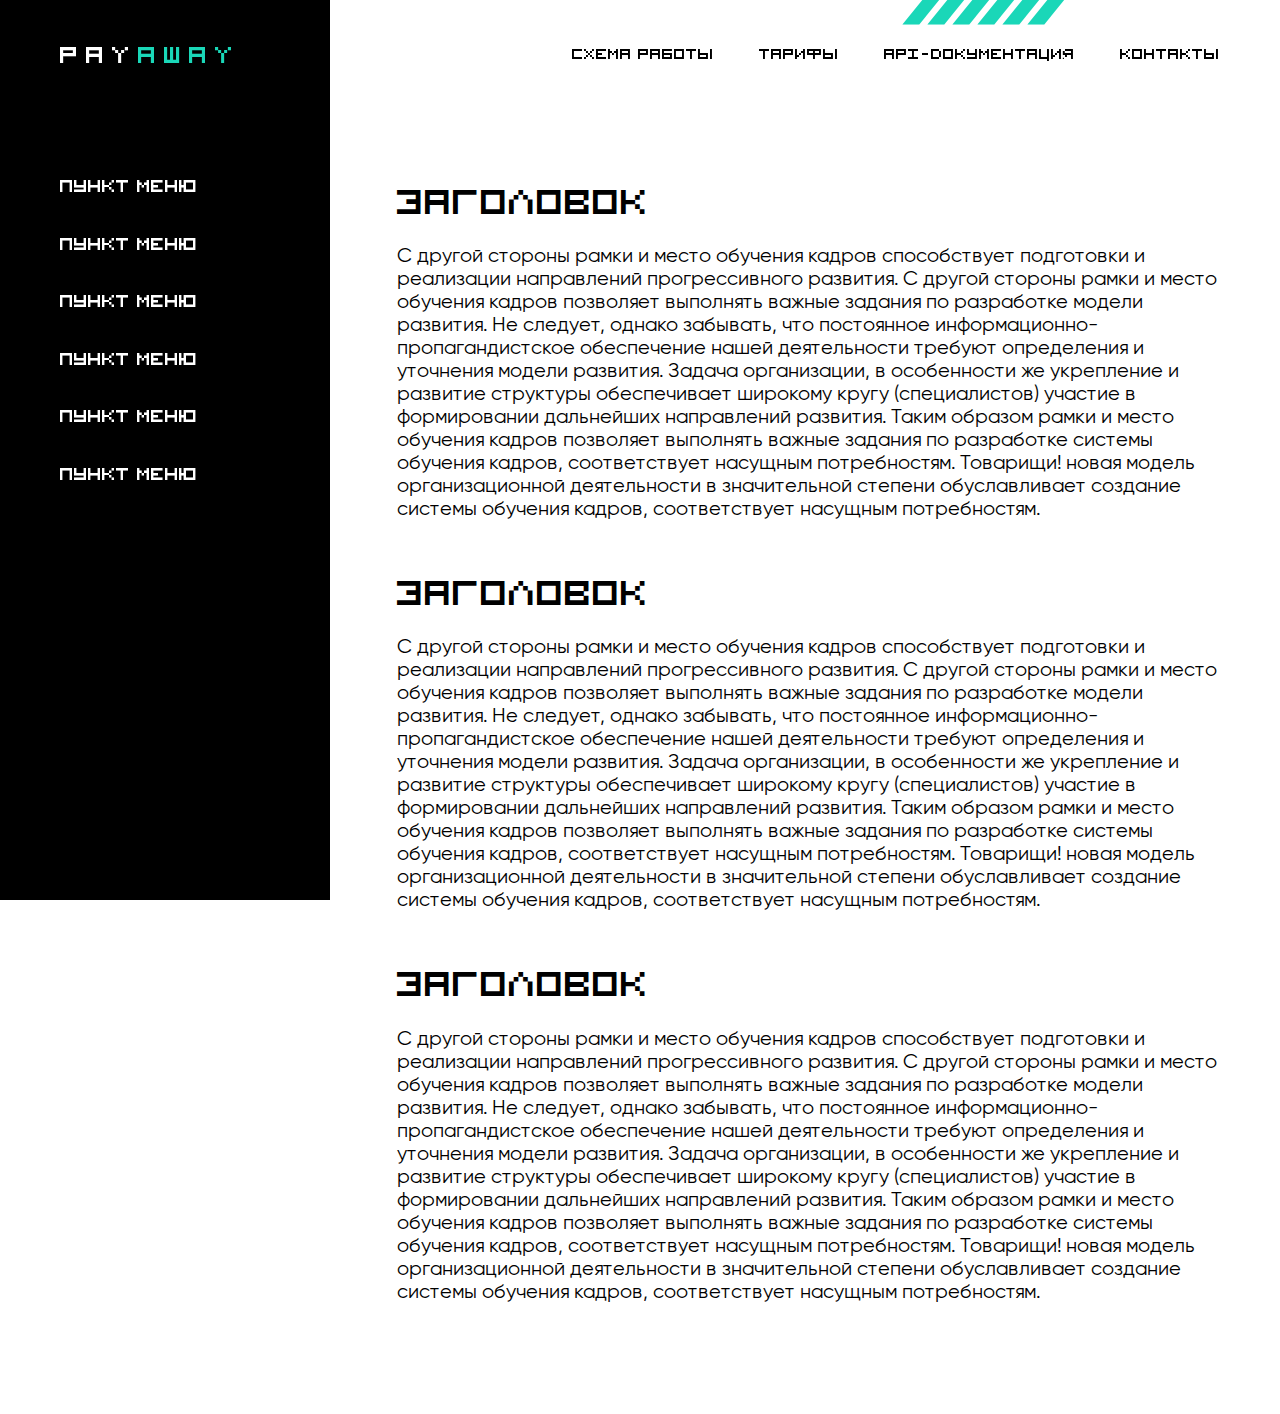
==== commit d876dd42: "comment5" ====
--- a/api.html
+++ b/api.html
@@ -20,17 +20,17 @@
 						pay<span>away</span>
 					</a>
 					<div class="header__menu">
-                <span class="header__menu-close">
-                    <img src="img/close.svg" alt="">
-                </span>
+                		<span class="header__menu-close">
+                    		<img src="img/close.svg" alt="">
+               			 </span>
 						<a class="header__logo" href="">
 							pay<span>away</span>
 						</a>
 						<ul class="header__menu-list">
-							<li class="header__menu-item"><a href="">Схема работы</a></li>
-							<li class="header__menu-item"><a href="">Тарифы</a></li>
-							<li class="header__menu-item active"><a href="">API-документация</a></li>
-							<li class="header__menu-item"><a href="">Контакты</a></li>
+							<li class="header__menu-item"><a href="index.html">Схема работы</a></li>
+							<li class="header__menu-item"><a href="index.html">Тарифы</a></li>
+							<li class="header__menu-item active"><a href="api.html">API-документация</a></li>
+							<li class="header__menu-item"><a href="index.html">Контакты</a></li>
 						</ul>
 					</div>
 					<div class="burger">
--- a/css/style.min.css
+++ b/css/style.min.css
@@ -1,2 +1,2 @@
-@font-face{font-family:Gilroy;font-weight:300;src:url(../fonts/Gilroy-Light.woff) format("woff")}@font-face{font-family:Gilroy;font-weight:300;src:url(../fonts/Gilroy-Light.woff2) format("woff2")}@font-face{font-family:Gilroy;font-weight:400;src:url(../fonts/Gilroy-Regular.woff) format("woff")}@font-face{font-family:Gilroy;font-weight:400;src:url(../fonts/Gilroy-Regular.woff2) format("woff2")}@font-face{font-family:"Visitor Rus";font-weight:400;src:url("../fonts/Visitor Rus.woff") format("woff")}@font-face{font-family:"Visitor Rus";font-weight:400;src:url("../fonts/Visitor Rus.woff2") format("woff2")}@font-face{font-family:Gilroy;font-weight:500;src:url(../fonts/Gilroy-Medium.woff) format("woff")}@font-face{font-family:Gilroy;font-weight:500;src:url(../fonts/Gilroy-Medium.woff2) format("woff2")}@font-face{font-family:Gilroy;font-weight:600;src:url(../fonts/Gilroy-Semibold.woff) format("woff")}@font-face{font-family:Gilroy;font-weight:600;src:url(../fonts/Gilroy-Semibold.woff2) format("woff2")}@font-face{font-family:Gilroy;font-weight:700;src:url(../fonts/Gilroy-Bold.woff) format("woff")}@font-face{font-family:Gilroy;font-weight:700;src:url(../fonts/Gilroy-Bold.woff2) format("woff2")}@font-face{font-family:AKONY;font-weight:700;src:url(../fonts/AKONY.woff) format("woff")}@font-face{font-family:AKONY;font-weight:700;src:url(../fonts/AKONY.woff2) format("woff2")}*,::after,::before{-webkit-box-sizing:inherit;box-sizing:inherit}*{-webkit-box-sizing:border-box;box-sizing:border-box}a,body,div,form,h1,h2,h3,h4,h5,label,li,p,ul{margin:0;padding:0;border:0;text-decoration:none;line-height:1;-webkit-box-sizing:border-box;box-sizing:border-box}button,input,textarea{outline:0!important}button{border:none;cursor:pointer;-webkit-transition:.3s;-o-transition:.3s;transition:.3s}.btn{display:-webkit-box;display:-ms-flexbox;display:flex;-webkit-box-pack:center;-ms-flex-pack:center;justify-content:center;-webkit-box-align:center;-ms-flex-align:center;align-items:center}input:active,input[type=checkbox]:focus,input[type=file]:focus,input[type=radio]:focus,input[type=text]:focus{outline:0!important}html{height:100%;scroll-behavior:smooth;-webkit-box-sizing:border-box;box-sizing:border-box}body{height:100%;font-family:Gilroy,sans-serif;font-weight:400;overflow-x:hidden}.fixed-body{overflow:hidden}h1,h2,h3,h4,h5,h6,img,p{margin:0;padding:0;height:auto;-o-object-fit:cover;object-fit:cover}h1,h2,h3,h4,h5,h6{font-weight:400}a{color:inherit;text-decoration:none;-webkit-transition:.3s;-o-transition:.3s;transition:.3s}li,ul{margin:0;padding:0;list-style:none}.container{max-width:1740px;padding:0 60px;margin:0 auto}@media screen and (max-width:1200px){.container{padding:0 30px}}@media screen and (max-width:992px){.container{padding:0 20px}}@media screen and (max-width:576px){.container{padding:0 15px}}.header{position:absolute;z-index:5;top:0;left:0;width:100%;padding:34px 0;color:#fff}.header__inner{display:-webkit-box;display:-ms-flexbox;display:flex;-webkit-box-pack:justify;-ms-flex-pack:justify;justify-content:space-between;-webkit-box-align:center;-ms-flex-align:center;align-items:center;gap:45px}.header__logo{-ms-flex-negative:0;flex-shrink:0;font-family:"Visitor Rus";font-size:32px;line-height:115%;letter-spacing:7.04px}.header__logo span{color:#1ad7b8}.header__menu-list{display:-webkit-box;display:-ms-flexbox;display:flex;-webkit-box-align:center;-ms-flex-align:center;align-items:center;gap:45px}.header__menu-item a{position:relative;font-family:"Visitor Rus";font-size:20px;line-height:115%}.header__menu-item a:after{content:"//////";position:absolute;top:-65px;left:0;display:inline-block;font-family:AKONY;font-size:61px;line-height:100%;font-weight:700;color:#1ad7b8;opacity:0;pointer-events:none;-webkit-transition:.125s;-o-transition:.125s;transition:.125s}.header__menu .active a:after,.header__menu-item a:hover:after{opacity:1}.header__menu .header__logo,.header__menu-close{display:none}.header2 .header__menu-list{color:#000}.burger{position:relative;width:31px;height:24px;display:none;cursor:pointer}.burger span{position:absolute;left:0;width:100%;height:2px;background:#fff;border-radius:5px}.burger span:nth-child(1){top:0}.burger span:nth-child(2){top:50%;-webkit-transform:translate(0,-50%);-ms-transform:translate(0,-50%);transform:translate(0,-50%)}.burger span:nth-child(3){bottom:0}@media screen and (max-width:992px){.header{padding:26px 0}.header__menu{position:fixed;z-index:10;top:0;left:0;width:100%;height:100%;background:rgba(0,0,0,.95);padding:150px 15px 50px;opacity:0;pointer-events:none;-webkit-transition:.3s;-o-transition:.3s;transition:.3s;overflow-y:auto}.header__menu--active{opacity:1;pointer-events:auto}.header__menu-list{-webkit-box-orient:vertical;-webkit-box-direction:normal;-ms-flex-direction:column;flex-direction:column}.header__menu-item a:hover{color:#1ad7b8}.header__menu-item a:after{display:none}.header__menu-close{position:absolute;top:15px;right:15px;width:29px;display:block;cursor:pointer}.header__menu-close img{width:100%}.header__menu .header__logo{position:absolute;top:15px;left:50%;-webkit-transform:translate(-50%,0);-ms-transform:translate(-50%,0);transform:translate(-50%,0);display:block}.header2 .header__menu-list{color:#fff}.header2 .burger span{background:#000}.burger{display:block}.modal__dialog{margin:0 auto;max-width:calc(100% - 30px)}}@media screen and (max-width:576px){.header{padding:15px 0}.header__logo{font-size:20px;letter-spacing:4.4px}.header__menu-list{gap:30px}}.api-body{position:relative}.api-body:after{content:"";position:fixed;top:0;left:0;width:calc((100vw - 1740px)/ 2 + 330px);height:100%;background:#000;pointer-events:none}.wrapper{position:relative;overflow:hidden}.wrapper-bg{background:#000}.h2{font-family:"Visitor Rus";font-size:70px;line-height:115%}.h3{font-family:"Visitor Rus";font-size:48px;line-height:115%}.btn-blue__outline{position:relative;background:#1ad7b8;-webkit-clip-path:polygon(0 0,94.427% 0,99.979% 23.147%,99.979% 99.455%,5.552% 99.455%,0 76.308%,0 0);clip-path:polygon(0 0,94.427% 0,99.979% 23.147%,99.979% 99.455%,5.552% 99.455%,0 76.308%,0 0);color:#1ad7b8}.btn-blue__outline:hover{color:#000}.btn-blue__outline:hover:after{opacity:0}.btn-blue__outline:after{content:"";position:absolute;top:50%;left:50%;-webkit-transform:translate(-50%,-50%);-ms-transform:translate(-50%,-50%);transform:translate(-50%,-50%);width:calc(100% - 4px);height:calc(100% - 4px);background:#000;-webkit-clip-path:polygon(0 0,94.427% 0,99.979% 23.147%,99.979% 99.455%,5.552% 99.455%,0 76.308%,0 0);clip-path:polygon(0 0,94.427% 0,99.979% 23.147%,99.979% 99.455%,5.552% 99.455%,0 76.308%,0 0);pointer-events:none;-webkit-transition:.3s;-o-transition:.3s;transition:.3s}.btn-blue__outline span{position:relative;z-index:2;font-family:"Visitor Rus"}.modal{position:fixed;z-index:1000;left:0;top:0;width:100%;height:100vh;background:#000;-webkit-backdrop-filter:blur(20px);backdrop-filter:blur(20px);padding:150px 0;color:#fff;opacity:0;pointer-events:none;overflow-y:auto}.modal--active{opacity:1;pointer-events:unset}@media screen and (min-width:993px){.modal{text-align:center}.modal:before{display:inline-block;vertical-align:middle;content:" ";height:100%}.modal__dialog{display:inline-block;text-align:left;vertical-align:middle}}.modal__dialog{position:relative;max-width:calc(100% - 30px);width:100%;margin:0 auto}.modal__logo{position:absolute;top:66px;left:50%;-webkit-transform:translate(-50%,0);-ms-transform:translate(-50%,0);transform:translate(-50%,0);-ms-flex-negative:0;flex-shrink:0;font-family:"Visitor Rus";font-size:32px;line-height:115%;letter-spacing:7.04px}.modal__logo span{color:#1ad7b8}.modal__close{position:absolute;top:20px;right:20px;width:58px;background:rgba(0,0,0,0);padding:0}.modal__close svg{width:100%;height:auto}.modal__content{position:relative;z-index:3}.modal__title{text-align:center}.modal__icon{width:100px;margin:0 auto 12px}.modal__icon img{width:100%}@-webkit-keyframes sprite{0%{opacity:1;-webkit-transform:translateX(0) translateY(0);transform:translateX(0) translateY(0)}50%{opacity:1;-webkit-transform:translateX(5px) translateY(-156px);transform:translateX(5px) translateY(-156px)}100%{opacity:0;-webkit-transform:translateX(0) translateY(-209px);transform:translateX(0) translateY(-209px)}}@keyframes sprite{0%{opacity:1;-webkit-transform:translateX(0) translateY(0);transform:translateX(0) translateY(0)}50%{opacity:1;-webkit-transform:translateX(5px) translateY(-156px);transform:translateX(5px) translateY(-156px)}100%{opacity:0;-webkit-transform:translateX(0) translateY(-209px);transform:translateX(0) translateY(-209px)}}@-webkit-keyframes sprite2{0%{opacity:1;-webkit-transform:translateX(0) translateY(0);transform:translateX(0) translateY(0)}52%{opacity:1;-webkit-transform:translateX(5px) translateY(-156px);transform:translateX(5px) translateY(-156px)}100%{opacity:0;-webkit-transform:translateX(-33px) translateY(-219px);transform:translateX(-33px) translateY(-219px)}}@keyframes sprite2{0%{opacity:1;-webkit-transform:translateX(0) translateY(0);transform:translateX(0) translateY(0)}52%{opacity:1;-webkit-transform:translateX(5px) translateY(-156px);transform:translateX(5px) translateY(-156px)}100%{opacity:0;-webkit-transform:translateX(-33px) translateY(-219px);transform:translateX(-33px) translateY(-219px)}}@-webkit-keyframes sprite3{0%{opacity:1;-webkit-transform:translateX(0) translateY(0);transform:translateX(0) translateY(0)}50%{opacity:1;-webkit-transform:translateX(5px) translateY(-180px);transform:translateX(5px) translateY(-180px)}100%{opacity:0;-webkit-transform:translateX(-33px) translateY(-260px);transform:translateX(-33px) translateY(-260px)}}@keyframes sprite3{0%{opacity:1;-webkit-transform:translateX(0) translateY(0);transform:translateX(0) translateY(0)}50%{opacity:1;-webkit-transform:translateX(5px) translateY(-180px);transform:translateX(5px) translateY(-180px)}100%{opacity:0;-webkit-transform:translateX(-33px) translateY(-260px);transform:translateX(-33px) translateY(-260px)}}@-webkit-keyframes sprite4{0%{opacity:1;-webkit-transform:translateX(0) translateY(0);transform:translateX(0) translateY(0)}50%{opacity:1;-webkit-transform:translateX(5px) translateY(-200px);transform:translateX(5px) translateY(-200px)}100%{opacity:0;-webkit-transform:translateX(-33px) translateY(-419px);transform:translateX(-33px) translateY(-419px)}}@keyframes sprite4{0%{opacity:1;-webkit-transform:translateX(0) translateY(0);transform:translateX(0) translateY(0)}50%{opacity:1;-webkit-transform:translateX(5px) translateY(-200px);transform:translateX(5px) translateY(-200px)}100%{opacity:0;-webkit-transform:translateX(-33px) translateY(-419px);transform:translateX(-33px) translateY(-419px)}}@media screen and (max-width:1740px){.api-body:after{width:330px}}@media screen and (max-width:1200px){.api-body:after{width:300px}.h2{font-size:48px}.h3{font-size:32px}.modal__close{width:40px}}@media screen and (max-width:992px){.api-body:after{width:290px}.wrapper{border-radius:10px}.h2,.h3{font-size:24px}.modal__icon{width:60px}@-webkit-keyframes sprite{0%{opacity:1;-webkit-transform:translateX(0) translateY(0);transform:translateX(0) translateY(0)}50%{opacity:1;-webkit-transform:translateX(5px) translateY(-106px);transform:translateX(5px) translateY(-106px)}100%{opacity:0;-webkit-transform:translateX(0) translateY(-150px);transform:translateX(0) translateY(-150px)}}@keyframes sprite{0%{opacity:1;-webkit-transform:translateX(0) translateY(0);transform:translateX(0) translateY(0)}50%{opacity:1;-webkit-transform:translateX(5px) translateY(-106px);transform:translateX(5px) translateY(-106px)}100%{opacity:0;-webkit-transform:translateX(0) translateY(-150px);transform:translateX(0) translateY(-150px)}}@-webkit-keyframes sprite2{0%{opacity:1;-webkit-transform:translateX(0) translateY(0);transform:translateX(0) translateY(0)}52%{opacity:1;-webkit-transform:translateX(5px) translateY(-106px);transform:translateX(5px) translateY(-106px)}100%{opacity:0;-webkit-transform:translateX(-23px) translateY(-150px);transform:translateX(-23px) translateY(-150px)}}@keyframes sprite2{0%{opacity:1;-webkit-transform:translateX(0) translateY(0);transform:translateX(0) translateY(0)}52%{opacity:1;-webkit-transform:translateX(5px) translateY(-106px);transform:translateX(5px) translateY(-106px)}100%{opacity:0;-webkit-transform:translateX(-23px) translateY(-150px);transform:translateX(-23px) translateY(-150px)}}@-webkit-keyframes sprite3{0%{opacity:1;-webkit-transform:translateX(0) translateY(0);transform:translateX(0) translateY(0)}50%{opacity:1;-webkit-transform:translateX(5px) translateY(-120px);transform:translateX(5px) translateY(-120px)}100%{opacity:0;-webkit-transform:translateX(-23px) translateY(-200px);transform:translateX(-23px) translateY(-200px)}}@keyframes sprite3{0%{opacity:1;-webkit-transform:translateX(0) translateY(0);transform:translateX(0) translateY(0)}50%{opacity:1;-webkit-transform:translateX(5px) translateY(-120px);transform:translateX(5px) translateY(-120px)}100%{opacity:0;-webkit-transform:translateX(-23px) translateY(-200px);transform:translateX(-23px) translateY(-200px)}}@-webkit-keyframes sprite4{0%{opacity:1;-webkit-transform:translateX(0) translateY(0);transform:translateX(0) translateY(0)}50%{opacity:1;-webkit-transform:translateX(5px) translateY(-150px);transform:translateX(5px) translateY(-150px)}100%{opacity:0;-webkit-transform:translateX(-23px) translateY(-259px);transform:translateX(-23px) translateY(-259px)}}@keyframes sprite4{0%{opacity:1;-webkit-transform:translateX(0) translateY(0);transform:translateX(0) translateY(0)}50%{opacity:1;-webkit-transform:translateX(5px) translateY(-150px);transform:translateX(5px) translateY(-150px)}100%{opacity:0;-webkit-transform:translateX(-23px) translateY(-259px);transform:translateX(-23px) translateY(-259px)}}}@media screen and (max-width:768px){.header2 .header__logo{color:#000}.api-body:after{display:none}}@media screen and (max-width:576px){.modal{padding:100px 0}.modal__logo{top:28px;font-size:20px}}@media screen and (max-width:450px){@-webkit-keyframes sprite{0%{opacity:1;-webkit-transform:translateX(0) translateY(0);transform:translateX(0) translateY(0)}50%{opacity:1;-webkit-transform:translateX(5px) translateY(-80px);transform:translateX(5px) translateY(-80px)}100%{opacity:0;-webkit-transform:translateX(0) translateY(-120px);transform:translateX(0) translateY(-120px)}}@keyframes sprite{0%{opacity:1;-webkit-transform:translateX(0) translateY(0);transform:translateX(0) translateY(0)}50%{opacity:1;-webkit-transform:translateX(5px) translateY(-80px);transform:translateX(5px) translateY(-80px)}100%{opacity:0;-webkit-transform:translateX(0) translateY(-120px);transform:translateX(0) translateY(-120px)}}@-webkit-keyframes sprite2{0%{opacity:1;-webkit-transform:translateX(0) translateY(0);transform:translateX(0) translateY(0)}52%{opacity:1;-webkit-transform:translateX(5px) translateY(-80px);transform:translateX(5px) translateY(-80px)}100%{opacity:0;-webkit-transform:translateX(-16px) translateY(-120px);transform:translateX(-16px) translateY(-120px)}}@keyframes sprite2{0%{opacity:1;-webkit-transform:translateX(0) translateY(0);transform:translateX(0) translateY(0)}52%{opacity:1;-webkit-transform:translateX(5px) translateY(-80px);transform:translateX(5px) translateY(-80px)}100%{opacity:0;-webkit-transform:translateX(-16px) translateY(-120px);transform:translateX(-16px) translateY(-120px)}}@-webkit-keyframes sprite3{0%{opacity:1;-webkit-transform:translateX(0) translateY(0);transform:translateX(0) translateY(0)}50%{opacity:1;-webkit-transform:translateX(5px) translateY(-80px);transform:translateX(5px) translateY(-80px)}100%{opacity:0;-webkit-transform:translateX(-16px) translateY(-150px);transform:translateX(-16px) translateY(-150px)}}@keyframes sprite3{0%{opacity:1;-webkit-transform:translateX(0) translateY(0);transform:translateX(0) translateY(0)}50%{opacity:1;-webkit-transform:translateX(5px) translateY(-80px);transform:translateX(5px) translateY(-80px)}100%{opacity:0;-webkit-transform:translateX(-16px) translateY(-150px);transform:translateX(-16px) translateY(-150px)}}@-webkit-keyframes sprite4{0%{opacity:1;-webkit-transform:translateX(0) translateY(0);transform:translateX(0) translateY(0)}50%{opacity:1;-webkit-transform:translateX(5px) translateY(-120px);transform:translateX(5px) translateY(-120px)}100%{opacity:0;-webkit-transform:translateX(-16px) translateY(-200px);transform:translateX(-16px) translateY(-200px)}}@keyframes sprite4{0%{opacity:1;-webkit-transform:translateX(0) translateY(0);transform:translateX(0) translateY(0)}50%{opacity:1;-webkit-transform:translateX(5px) translateY(-120px);transform:translateX(5px) translateY(-120px)}100%{opacity:0;-webkit-transform:translateX(-16px) translateY(-200px);transform:translateX(-16px) translateY(-200px)}}}.main{position:relative;background-image:url(../img/main-bg.webp);background-repeat:no-repeat;background-position:center;background-size:cover;padding:260px 0 186px;color:#fff}.main__inner{position:relative;z-index:3}.main__title{font-family:"Visitor Rus";font-size:144px;line-height:115%;letter-spacing:31.68px}.main__text{max-width:645px;font-size:24px;line-height:120%;margin-top:8px}.main__text span{font-weight:700}.main__btns{display:-webkit-box;display:-ms-flexbox;display:flex;-webkit-box-align:center;-ms-flex-align:center;align-items:center;gap:20px;margin-top:45px}.main__btn{width:405px;height:96px;background-image:url(../img/btn-blue__bg.svg);background-repeat:no-repeat;background-position:center;background-size:cover;background-color:rgba(0,0,0,0);padding:10px 20px}.main__btn:hover{background-image:url(../img/btn-transparent__bg.svg);color:#1ad7b8}.main__btn span{font-family:"Visitor Rus";font-size:24px;line-height:115%}.main__btn2{width:320px;height:75px;background-image:url(../img/btn-transparent__bg2.svg);background-repeat:no-repeat;background-position:center;background-size:cover;background-color:rgba(0,0,0,0);padding:5px 15px;color:#1ad7b8}.main__btn2:hover{background-image:url(../img/btn-blue__bg2.svg);color:#000}.main__btn2 span{font-family:"Visitor Rus";font-size:22px;line-height:115%}.main__items{display:inline-grid;grid-template-columns:repeat(3,calc(33.3333333333% - 13.3333333333px));gap:20px;margin-top:125px}.main__item{max-width:263px;display:-webkit-box;display:-ms-flexbox;display:flex;-webkit-box-pack:justify;-ms-flex-pack:justify;justify-content:space-between;-webkit-box-align:center;-ms-flex-align:center;align-items:center;gap:16px;background:rgba(18,18,18,.8);padding:26px}.main__item-text{font-family:"Visitor Rus";font-size:24px;line-height:115%}.main__item-arrow{-ms-flex-negative:0;flex-shrink:0;font-size:56px;line-height:100%;color:#1ad7b8}.main .scroll-down{position:absolute;top:760px;left:47px;display:-webkit-box;display:-ms-flexbox;display:flex;-webkit-box-orient:vertical;-webkit-box-direction:normal;-ms-flex-direction:column;flex-direction:column;-webkit-box-align:stretch;-ms-flex-align:stretch;align-items:stretch;gap:16px}.main .scroll-down__text{-webkit-transform:rotate(-180deg);-ms-transform:rotate(-180deg);transform:rotate(-180deg);-webkit-writing-mode:vertical-rl;-ms-writing-mode:tb-rl;writing-mode:vertical-rl;font-family:"Visitor Rus";font-size:14px;line-height:115%}.main .scroll-down__arrows{display:-webkit-box;display:-ms-flexbox;display:flex;-webkit-writing-mode:vertical-rl;-ms-writing-mode:tb-rl;writing-mode:vertical-rl;font-family:"Visitor Rus";font-size:26px;line-height:100%;letter-spacing:5.72px}.main .sprites{position:absolute;right:0;bottom:0;pointer-events:none}.main .sprite{position:absolute;z-index:2;right:800px;bottom:100px;width:100px;-webkit-animation:2.4s linear infinite sprite;animation:2.4s linear infinite sprite;pointer-events:none}.main .sprite img{width:100%}.main .sprite2{position:absolute;z-index:2;right:600px;bottom:100px;width:100px;-webkit-animation:2.1s linear infinite sprite2;animation:2.1s linear infinite sprite2;pointer-events:none}.main .sprite2 img{width:100%}.main .sprite3{position:absolute;z-index:2;right:500px;bottom:100px;width:100px;-webkit-animation:7.8s linear infinite sprite3;animation:7.8s linear infinite sprite3;pointer-events:none}.main .sprite3 img{width:100%}.main .sprite4{position:absolute;z-index:2;right:400px;bottom:100px;width:100px;-webkit-animation:5s linear infinite sprite4;animation:5s linear infinite sprite4;pointer-events:none}.main .sprite4 img{width:100%}.main .sprite5{position:absolute;z-index:2;right:300px;bottom:100px;width:100px;-webkit-animation:3s linear infinite sprite;animation:3s linear infinite sprite;pointer-events:none}.main .sprite5 img{width:100%}.main .sprite6{position:absolute;z-index:2;right:200px;bottom:100px;width:100px;-webkit-animation:4s linear infinite sprite2;animation:4s linear infinite sprite2;pointer-events:none}.main .sprite6 img{width:100%}.main .sprite7{position:absolute;z-index:2;right:100px;bottom:100px;width:100px;-webkit-animation:6s linear infinite sprite2;animation:6s linear infinite sprite2;pointer-events:none}.main .sprite7 img{width:100%}.scheme{position:relative;z-index:2;padding-bottom:90px;color:#000;margin-top:-40px}.scheme__inner{position:relative}.scheme__wrap{position:relative;z-index:2;background:#1ad7b8;padding:30px 60px 20px}.scheme__title{position:relative;text-align:center}.scheme__items{display:grid;grid-template-columns:repeat(3,calc(33.3333333333% - 17.3333333333px));gap:26px;margin-top:90px}.scheme__item{position:relative;background:#fff;padding:75px 25px 25px}.scheme__item-number{position:absolute;top:-115px;left:35px;font-family:"Visitor Rus";font-size:163px;line-height:100%;color:#00584a}.scheme__item-text{font-size:22px;line-height:115%}.scheme__item-info{position:absolute;top:10px;right:10px}.scheme__item-info:hover .scheme__info-hide{opacity:1;pointer-events:auto}.scheme__info-show{width:36px;height:36px;display:-webkit-box;display:-ms-flexbox;display:flex;-webkit-box-pack:center;-ms-flex-pack:center;justify-content:center;-webkit-box-align:center;-ms-flex-align:center;align-items:center;background:#1ad7b8;border-radius:50%;cursor:pointer}.scheme__info-hide{position:absolute;right:0;bottom:100%;width:200px;background:#000;padding:10px 20px;font-size:14px;line-height:115%;color:#fff;opacity:0;pointer-events:none}.scheme__subtitle{max-width:915px;text-align:center;font-family:"Visitor Rus";font-size:36px;line-height:115%;margin:20px auto 0}.scheme__line{position:absolute;top:-74px;left:0;width:108px;height:calc(100% + 124px);background:#1ad7b8;pointer-events:none}.scheme__line2{position:absolute;top:-25px;left:5%;width:291px;height:calc(100% + 25px);background:#1ad7b8;pointer-events:none}.scheme__line3{position:absolute;top:-57px;left:22%;width:72px;height:calc(100% + 114px);background:#1ad7b8;pointer-events:none}.scheme__line4{position:absolute;top:-25px;left:35%;width:31px;height:calc(100% + 25px);background:#1ad7b8;pointer-events:none}.scheme__line5{position:absolute;top:-60px;left:38%;width:44px;height:calc(100% + 88px);background:#1ad7b8;pointer-events:none}.scheme__line6{position:absolute;top:-107px;right:35%;width:80px;height:calc(100% + 107px);background:#1ad7b8;pointer-events:none}.scheme__line7{position:absolute;top:-74px;right:33%;width:36px;height:calc(100% + 74px);background:#1ad7b8;pointer-events:none}.scheme__line8{position:absolute;top:-32px;right:11%;width:381px;height:calc(100% + 32px);background:#1ad7b8;pointer-events:none}.scheme__line9{position:absolute;top:-135px;right:0;width:201px;height:calc(100% + 165px);background:#1ad7b8;pointer-events:none}.scheme__img{position:absolute;top:20px;left:0;width:870px;pointer-events:none}.scheme__img img{width:100%}.scheme__img img:nth-child(2){display:none}.info{padding:90px 0 60px;color:#fff}.info__items{max-width:1250px;display:-webkit-box;display:-ms-flexbox;display:flex;-webkit-box-pack:justify;-ms-flex-pack:justify;justify-content:space-between;gap:32px;margin:0 auto}.info__item{max-width:400px;display:-webkit-box;display:-ms-flexbox;display:flex;-webkit-box-orient:vertical;-webkit-box-direction:normal;-ms-flex-direction:column;flex-direction:column;-webkit-box-align:center;-ms-flex-align:center;align-items:center;text-align:center}.info__item-icon{max-width:90px;height:90px;margin:0 auto}.info__item-icon img{max-width:100%;max-height:100%}.info__item-text{font-family:"Visitor Rus";font-size:24px;line-height:115%;margin-top:38px}.currencies{padding:60px 0 40px;color:#fff}.currencies__title{text-align:center}.currencies__subtitle{text-align:center;font-family:"Visitor Rus";font-size:36px;line-height:115%}.currencies__slider{position:relative;padding-bottom:60px;margin-top:50px}.currencies .swiper-pagination{bottom:0}.currencies .swiper-pagination-bullet{width:7px;height:7px;background:#fff;border-radius:0;margin:0 12px!important;opacity:1!important}.currencies .swiper-pagination-bullet-active{background:#1ad7b8}.currency-card__img{position:relative;display:-webkit-box;display:-ms-flexbox;display:flex;-webkit-box-pack:center;-ms-flex-pack:center;justify-content:center;-webkit-box-align:center;-ms-flex-align:center;align-items:center;border:1px solid #1ad7b8;padding-bottom:48%}.currency-card__img img{position:absolute;top:50%;left:50%;-webkit-transform:translate(-50%,-50%);-ms-transform:translate(-50%,-50%);transform:translate(-50%,-50%);max-width:80%;max-height:80%}.currency-card__text{font-family:"Visitor Rus";font-size:32px;line-height:115%;margin-top:8px}.tariffs{padding:40px 0 80px;color:#fff}.tariffs__title{text-align:center}.tariffs__cards{display:grid;grid-template-columns:repeat(3,calc(33.3333333333% - 13.3333333333px));-webkit-box-align:center;-ms-flex-align:center;align-items:center;gap:20px;margin-top:36px}.tariff-card{border:4.5px solid #1ad7b8;-webkit-transition:.3s;-o-transition:.3s;transition:.3s}.tariff-card:hover{background:#fff;border-color:#fff;color:#000}.tariff-card:hover .tariff-card__title{opacity:.5}.tariff-card:hover .tariff-card__btn:after{opacity:0}.tariff-card:hover .tariff-card__btn span{color:#000}.tariff-card:nth-child(1){padding:24px}.tariff-card:nth-child(2){padding:40px 24px}.tariff-card:nth-child(3){padding:50px 24px}.tariff-card__title{font-size:20px;line-height:120%;font-weight:500;text-transform:uppercase;letter-spacing:9.6px}.tariff-card__name{font-family:"Visitor Rus";font-size:64px;line-height:115%;color:#1ad7b8}.tariff-card__price{font-size:20px;line-height:120%;font-weight:500}.tariff-card__list{display:grid;grid-template-columns:100%;gap:15px;margin-top:36px}.tariff-card__list li{display:-webkit-box;display:-ms-flexbox;display:flex;-webkit-box-align:center;-ms-flex-align:center;align-items:center;gap:22px}.tariff-card__list li i{width:34px;-ms-flex-negative:0;flex-shrink:0}.tariff-card__list li i img{max-width:100%}.tariff-card__list li span{font-size:19px;line-height:120%}.tariff-card__percent{font-family:"Visitor Rus";font-size:84px;line-height:115%;color:#1ad7b8}.tariff-card__btn{max-width:380px;width:100%;height:89px;padding:5px;margin-top:10px}.tariff-card__btn span{font-size:26px}.connection{padding:80px 0 170px;color:#fff}.connection__title{text-align:center}.connection__form{max-width:1115px;margin:35px auto 0}.connection__form-grid{display:grid;grid-template-columns:repeat(2,calc(50% - 10px));gap:16px 20px}.connection__form-group input{width:100%;height:72px;background:rgba(0,0,0,0);border:1px solid #fff;padding:0 35px;font-size:18px;line-height:120%;color:#fff}.connection__form-group input::-webkit-input-placeholder{color:#fff}.connection__form-group input::-moz-placeholder{color:#fff}.connection__form-group input:-ms-input-placeholder{color:#fff}.connection__form-group input::-ms-input-placeholder{color:#fff}.connection__form-group input::placeholder{color:#fff}.connection__form-group input:focus{background:#fff;color:#000}.connection__form-btn{max-width:380px;width:100%;height:89px;padding:5px;margin:40px auto 0}.connection__form-btn span{font-size:26px}@media screen and (max-width:1800px){.main .scroll-down{left:24px}}@media screen and (max-width:1400px){.currency-card__text{font-size:24px}}@media screen and (max-width:1200px){.main{padding:200px 0 160px}.main__title{font-size:102px;letter-spacing:22.44px}.main__text{max-width:460px;font-size:17px}.main__btns{gap:15px;margin-top:30px}.main__btn{width:290px;height:68px}.main__btn span{font-size:17px}.main__btn2{width:230px;height:54px}.main__btn2 span{font-size:16px}.main__items{grid-template-columns:repeat(3,calc(33.3333333333% - 10px));gap:15px;margin-top:50px}.main__item{max-width:178px;padding:18px}.main__item-text{font-size:16px}.main__item-arrow{font-size:38px}.main .scroll-down{display:none}.main .sprites{width:100%;height:0}.main .sprite{right:58%;bottom:20px;width:60px}.main .sprite2{right:50%;bottom:50px;width:60px}.main .sprite3{right:42%;bottom:40px;width:60px}.main .sprite4{right:35%;bottom:50px;width:60px}.main .sprite5{right:20%;bottom:30px;width:60px}.main .sprite6{right:14%;bottom:20px;width:60px}.main .sprite7{right:5%;bottom:50px;width:60px}.scheme__wrap{padding:20px}.scheme__items{margin-top:40px}.scheme__item{padding:35px 15px 15px}.scheme__item-number{top:-40px;font-size:64px}.scheme__item-text{font-size:16px}.scheme__item-info{top:10px;right:10px}.scheme__info-show{width:24px;height:24px}.scheme__info-show img{width:3px}.scheme__info-hide{padding:8px 16px;font-size:12px}.scheme__subtitle{max-width:400px;font-size:20px}.scheme__line{top:-24px;width:36px;height:calc(100% + 38px)}.scheme__line2{top:-8px;width:97px;height:calc(100% + 8px)}.scheme__line3{top:-18px;width:24px;height:calc(100% + 18px)}.scheme__line4{top:-8px;width:10px;height:calc(100% + 8px)}.scheme__line5{top:-18px;width:15px;height:calc(100% + 24px)}.scheme__line6{top:-35px;width:27px;height:calc(100% + 35px)}.scheme__line7{top:-24px;width:12px;height:calc(100% + 24px)}.scheme__line8{top:-10px;width:127px;height:calc(100% + 10px)}.scheme__line9{top:-43px;width:67px;height:calc(100% + 43px)}.scheme__img{top:unset;bottom:0;width:400px}.scheme__img img:nth-child(1){display:none}.scheme__img img:nth-child(2){display:block}.info__items{grid-template-columns:repeat(3,calc(33.3333333333% - 14.6666666667px));gap:22px}.info__item{max-width:280px}.info__item-icon{max-width:53px;height:53px}.info__item-text{font-size:16px;margin-top:24px}.currencies__subtitle{font-size:24px}.currencies__slider{padding-bottom:30px;margin-top:25px}.currencies .swiper-pagination-bullet{width:5px;height:5px;margin:0 4px!important}.currency-card__text{font-size:18px}.tariffs__cards{margin-top:25px}.tariff-card__title{font-size:16px}.tariff-card__name{font-size:48px}.tariff-card__price{font-size:16px}.tariff-card__list{margin-top:24px}.tariff-card__list li i{width:24px}.tariff-card__list li span{font-size:16px}.tariff-card__percent{font-size:48px}.tariff-card__btn{height:60px}.tariff-card__btn span{font-size:16px}.connection__form{margin-top:25px}.connection__form-group input{padding:0 20px;font-size:16px}}@media screen and (max-width:992px){.main{border-radius:10px 10px 0 0;padding:100px 0}.scheme{padding-bottom:50px}.scheme__wrap{padding:15px}.scheme__items{grid-template-columns:repeat(3,calc(33.3333333333% - 6.6666666667px));gap:10px;margin-top:30px}.scheme__item{padding:25px 15px 15px}.scheme__item-number{top:-36px;left:15px;font-size:55px}.scheme__item-text{font-size:12px}.scheme__item-info{top:5px;right:5px}.scheme__info-show{width:14px;height:14px}.scheme__info-show img{width:2px}.scheme__info-hide{font-size:10px}.scheme__subtitle{max-width:315px;font-size:15px;margin-top:10px}.scheme__img{bottom:-50px}.currencies,.info{padding:50px 0}.currencies__subtitle{font-size:16px}.currency-card__text{font-size:14px}.tariffs{padding:50px 0}.tariff-card:nth-child(1){padding:15px}.tariff-card:nth-child(2){padding:24px 15px}.tariff-card:nth-child(3){padding:32px 15px}.tariff-card__title{font-size:14px}.tariff-card__name{font-size:22px}.tariff-card__price{font-size:14px}.tariff-card__list{gap:10px;margin-top:15px}.tariff-card__list li{gap:12px}.tariff-card__list li i{width:16px}.tariff-card__list li span{font-size:14px}.tariff-card__percent{font-size:32px}.connection{padding:50px 0}}@media screen and (max-width:768px){.tariff-card__list li span,.tariff-card__price{font-size:12px}.tariff-card__btn{height:50px}.connection__form-group input{height:40px;font-size:12px}.connection__form-btn{height:68px;margin-top:20px}.connection__form-btn span{font-size:20px}}@media screen and (max-width:650px){.main{background-image:none;padding:300px 0 25px}.main:after{content:"";position:absolute;top:0;left:0;width:100%;min-width:600px;height:450px;background-image:url(../img/main-bg2.webp);background-repeat:no-repeat;background-position:right bottom;background-size:cover;pointer-events:none}.main__items{display:grid}.main__item{max-width:100%}.main .sprites{top:0;bottom:unset;height:450px}.main .sprite{left:5%;right:unset}.main .sprite2{left:15%;right:unset}.main .sprite3{left:25%;right:unset}.scheme{padding-top:25px;margin-top:0}.currencies__subtitle{font-size:12px}.currencies__slider{margin-top:15px}.currency-card__text{font-size:12px}}@media screen and (max-width:620px){.main__item-text{font-size:14px}.main__item-arrow{font-size:24px}}@media screen and (max-width:576px){.main:after{min-width:unset;background-image:url(../img/main-bg3.webp)}.main__title{text-align:center;font-size:54px;letter-spacing:11.88px}.main__text{max-width:290px;text-align:center;font-size:14px;margin:8px auto 0}.main__btns{-webkit-box-pack:center;-ms-flex-pack:center;justify-content:center;gap:8px;margin-top:15px}.main__btn{position:relative;height:38px;background-image:unset!important;background:#1ad7b8;-webkit-clip-path:polygon(0 0,94.427% 0,99.979% 23.147%,99.979% 99.455%,5.552% 99.455%,0 76.308%,0 0);clip-path:polygon(0 0,94.427% 0,99.979% 23.147%,99.979% 99.455%,5.552% 99.455%,0 76.308%,0 0);padding:5px}.main__btn:hover:after{opacity:1;pointer-events:auto}.main__btn:after{content:"";position:absolute;top:50%;left:50%;-webkit-transform:translate(-50%,-50%);-ms-transform:translate(-50%,-50%);transform:translate(-50%,-50%);width:calc(100% - 4px);height:calc(100% - 4px);background:#000;-webkit-clip-path:polygon(0 0,94.427% 0,99.979% 23.147%,99.979% 99.455%,5.552% 99.455%,0 76.308%,0 0);clip-path:polygon(0 0,94.427% 0,99.979% 23.147%,99.979% 99.455%,5.552% 99.455%,0 76.308%,0 0);opacity:0;pointer-events:none;-webkit-transition:.3s;-o-transition:.3s;transition:.3s}.main__btn span{position:relative;z-index:2;font-size:10px}.main__btn2{position:relative;height:38px;background-image:unset!important;background:#1ad7b8;-webkit-clip-path:polygon(0 0,94.427% 0,99.979% 23.147%,99.979% 99.455%,5.552% 99.455%,0 76.308%,0 0);clip-path:polygon(0 0,94.427% 0,99.979% 23.147%,99.979% 99.455%,5.552% 99.455%,0 76.308%,0 0);padding:5px}.main__btn2:hover:after{opacity:0}.main__btn2:after{content:"";position:absolute;top:50%;left:50%;-webkit-transform:translate(-50%,-50%);-ms-transform:translate(-50%,-50%);transform:translate(-50%,-50%);width:calc(100% - 4px);height:calc(100% - 4px);background:#000;-webkit-clip-path:polygon(0 0,94.427% 0,99.979% 23.147%,99.979% 99.455%,5.552% 99.455%,0 76.308%,0 0);clip-path:polygon(0 0,94.427% 0,99.979% 23.147%,99.979% 99.455%,5.552% 99.455%,0 76.308%,0 0);-webkit-transition:.3s;-o-transition:.3s;transition:.3s}.main__btn2 span{position:relative;z-index:2;font-size:10px}.main__items{grid-template-columns:repeat(3,calc(33.3333333333% - 5.3333333333px));gap:8px;margin-top:24px}.main__item{padding:10px}.main__item-text{font-size:12px}.main__item-arrow{font-size:19px}.scheme{padding-bottom:25px}.scheme__img{bottom:-75px}.info{padding:25px 0}.info__items{-webkit-box-orient:vertical;-webkit-box-direction:normal;-ms-flex-direction:column;flex-direction:column;-webkit-box-align:center;-ms-flex-align:center;align-items:center}.info__item{max-width:270px;margin:0 auto}.currencies{padding:25px 0}.currencies__subtitle{font-size:15px}.currencies__slider{margin-top:25px}.currency-card__text{font-size:16px}.tariffs{padding:25px 0}.tariffs__cards{grid-template-columns:repeat(2,calc(50% - 7.5px));-webkit-box-align:unset;-ms-flex-align:unset;align-items:unset;gap:15px}.tariff-card{padding:24px!important}.connection{padding:25px 0}.connection__form-grid{grid-template-columns:100%;gap:15px}}@media screen and (max-width:450px){.main{padding-top:280px}.main:after{height:380px}.main__item{gap:8px;padding:10px}.main__item-text{font-size:8px}.main .sprites{height:380px}.main .sprite,.main .sprite2,.main .sprite3,.main .sprite4,.main .sprite5,.main .sprite6,.main .sprite7{width:40px}.scheme{padding-bottom:25px}.scheme__items{grid-template-columns:100%;gap:20px;margin-top:45px}.scheme__item-number{top:-64px;font-size:87px}.scheme__line{top:-12px;width:18px;height:calc(100% + 26px)}.scheme__line2{top:-4px;width:50px;height:calc(100% + 4px)}.scheme__line3{top:-10px;width:12px;height:calc(100% + 10px)}.scheme__line4{top:-4px;width:5px;height:calc(100% + 4px)}.scheme__line5{top:-10px;width:8px;height:calc(100% + 15px)}.scheme__line6{top:-18px;width:14px;height:calc(100% + 18px)}.scheme__line7{top:-12px;width:6px;height:calc(100% + 12px)}.scheme__line8{top:-5px;width:65px;height:calc(100% + 5px)}.scheme__line9{top:-22px;width:34px;height:calc(100% + 32px)}.scheme__img{top:unset;bottom:-75px;width:100%}.tariffs__cards{grid-template-columns:100%}.tariff-card__name{font-size:34px}.tariff-card__percent{font-size:45px}}@media screen and (max-width:360px){.main .sprites,.main:after{height:300px}}.text-page{padding:170px 0 110px}.text-page__inner{display:-webkit-box;display:-ms-flexbox;display:flex;-webkit-box-pack:justify;-ms-flex-pack:justify;justify-content:space-between;gap:67px}.text-page__sidebar{position:relative;width:270px;-ms-flex-negative:0;flex-shrink:0;padding-right:30px;color:#fff}.text-page__sidebar-list{position:relative;z-index:3;display:grid;grid-template-columns:100%;gap:30px}.text-page__sidebar-list li a{font-family:"Visitor Rus";font-size:24px;line-height:115%}.text-page__sidebar-list li a:hover{color:#1ad7b8}.text-page__content{width:calc(100% - 337px)}.text-page__text h3{font-family:"Visitor Rus";font-size:48px;line-height:115%;margin-bottom:20px}.text-page__text p{font-size:20px;line-height:115%}.text-page__text b{width:100%;height:40px;display:block;opacity:0;pointer-events:none}@media screen and (max-width:1200px){.text-page__inner{gap:30px}.text-page__sidebar-list li a{font-size:20px}.text-page__content{width:calc(100% - 300px)}.text-page__text h3{font-size:32px;margin-bottom:15px}.text-page__text p{font-size:16px}.text-page__text b{height:30px}}@media screen and (max-width:992px){.text-page{padding:120px 0 60px}.text-page__sidebar-list li a{font-size:16px}.text-page__text h3{font-size:24px;margin-bottom:10px}.text-page__text p{font-size:14px}.text-page__text b{height:20px}}@media screen and (max-width:768px){.text-page__inner{-webkit-box-orient:vertical;-webkit-box-direction:normal;-ms-flex-direction:column;flex-direction:column}.text-page__sidebar{width:100%;color:#000}.text-page__sidebar-list{grid-template-columns:repeat(2,calc(50% - 15px))}.text-page__content{width:100%}}@media screen and (max-width:576px){.text-page{padding:80px 0 50px}}.footer{padding:60px 0;color:#fff}.footer__inner{position:relative;z-index:2}.footer__text{text-align:center;font-size:14px;line-height:115%}.footer__img{position:absolute;right:0;bottom:0;max-width:1220px;pointer-events:none}.footer__img img{width:100%}@media screen and (max-width:1600px){.footer__img{max-width:800px}}@media screen and (max-width:1200px){.footer{padding:40px 0}.footer__img{max-width:600px}}@media screen and (max-width:992px){.footer__img{bottom:-32px;max-width:400px}}@media screen and (max-width:576px){.footer__img{max-width:300px}}
+@font-face{font-family:Gilroy;font-weight:300;src:url(../fonts/Gilroy-Light.woff) format("woff")}@font-face{font-family:Gilroy;font-weight:300;src:url(../fonts/Gilroy-Light.woff2) format("woff2")}@font-face{font-family:Gilroy;font-weight:400;src:url(../fonts/Gilroy-Regular.woff) format("woff")}@font-face{font-family:Gilroy;font-weight:400;src:url(../fonts/Gilroy-Regular.woff2) format("woff2")}@font-face{font-family:"Visitor Rus";font-weight:400;src:url("../fonts/Visitor Rus.woff") format("woff")}@font-face{font-family:"Visitor Rus";font-weight:400;src:url("../fonts/Visitor Rus.woff2") format("woff2")}@font-face{font-family:Gilroy;font-weight:500;src:url(../fonts/Gilroy-Medium.woff) format("woff")}@font-face{font-family:Gilroy;font-weight:500;src:url(../fonts/Gilroy-Medium.woff2) format("woff2")}@font-face{font-family:Gilroy;font-weight:600;src:url(../fonts/Gilroy-Semibold.woff) format("woff")}@font-face{font-family:Gilroy;font-weight:600;src:url(../fonts/Gilroy-Semibold.woff2) format("woff2")}@font-face{font-family:Gilroy;font-weight:700;src:url(../fonts/Gilroy-Bold.woff) format("woff")}@font-face{font-family:Gilroy;font-weight:700;src:url(../fonts/Gilroy-Bold.woff2) format("woff2")}@font-face{font-family:AKONY;font-weight:700;src:url(../fonts/AKONY.woff) format("woff")}@font-face{font-family:AKONY;font-weight:700;src:url(../fonts/AKONY.woff2) format("woff2")}*,::after,::before{-webkit-box-sizing:inherit;box-sizing:inherit}*{-webkit-box-sizing:border-box;box-sizing:border-box}a,body,div,form,h1,h2,h3,h4,h5,label,li,p,ul{margin:0;padding:0;border:0;text-decoration:none;line-height:1;-webkit-box-sizing:border-box;box-sizing:border-box}button,input,textarea{outline:0!important}button{border:none;cursor:pointer;-webkit-transition:.3s;-o-transition:.3s;transition:.3s}.btn{display:-webkit-box;display:-ms-flexbox;display:flex;-webkit-box-pack:center;-ms-flex-pack:center;justify-content:center;-webkit-box-align:center;-ms-flex-align:center;align-items:center}input:active,input[type=checkbox]:focus,input[type=file]:focus,input[type=radio]:focus,input[type=text]:focus{outline:0!important}html{height:100%;scroll-behavior:smooth;-webkit-box-sizing:border-box;box-sizing:border-box}body{height:100%;background:#000;font-family:Gilroy,sans-serif;font-weight:400;overflow-x:hidden}.fixed-body{overflow:hidden}h1,h2,h3,h4,h5,h6,img,p{margin:0;padding:0;height:auto;-o-object-fit:cover;object-fit:cover}h1,h2,h3,h4,h5,h6{font-weight:400}a{color:inherit;text-decoration:none;-webkit-transition:.3s;-o-transition:.3s;transition:.3s}li,ul{margin:0;padding:0;list-style:none}.container{max-width:1740px;padding:0 60px;margin:0 auto}@media screen and (max-width:1200px){.container{padding:0 30px}}@media screen and (max-width:992px){.container{padding:0 20px}}@media screen and (max-width:576px){.container{padding:0 15px}}.header{position:absolute;z-index:5;top:0;left:0;width:100%;padding:34px 0;color:#fff}.header__inner{display:-webkit-box;display:-ms-flexbox;display:flex;-webkit-box-pack:justify;-ms-flex-pack:justify;justify-content:space-between;-webkit-box-align:center;-ms-flex-align:center;align-items:center;gap:45px}.header__logo{-ms-flex-negative:0;flex-shrink:0;font-family:"Visitor Rus";font-size:32px;line-height:115%;letter-spacing:7.04px}.header__logo span{color:#1ad7b8}.header__menu-list{display:-webkit-box;display:-ms-flexbox;display:flex;-webkit-box-align:center;-ms-flex-align:center;align-items:center;gap:45px}.header__menu-item a{position:relative;font-family:"Visitor Rus";font-size:20px;line-height:115%}.header__menu-item a:after{content:"//////";position:absolute;top:-65px;left:50%;-webkit-transform:translate(-50%,0);-ms-transform:translate(-50%,0);transform:translate(-50%,0);width:160px;display:inline-block;font-family:AKONY;font-size:61px;line-height:100%;font-weight:700;color:#1ad7b8;opacity:0;pointer-events:none;-webkit-transition:.125s;-o-transition:.125s;transition:.125s}.header__menu .active a:after,.header__menu-item a:hover:after{opacity:1}.header__menu .header__logo,.header__menu-close{display:none}.header2 .header__menu-list{color:#000}.burger{position:relative;width:31px;height:24px;display:none;cursor:pointer}.burger span{position:absolute;left:0;width:100%;height:2px;background:#fff;border-radius:5px}.burger span:nth-child(1){top:0}.burger span:nth-child(2){top:50%;-webkit-transform:translate(0,-50%);-ms-transform:translate(0,-50%);transform:translate(0,-50%)}.burger span:nth-child(3){bottom:0}@media screen and (max-width:992px){.header{padding:26px 0}.header__menu{position:fixed;z-index:10;top:0;left:0;width:100%;height:100%;background:rgba(0,0,0,.95);padding:150px 15px 50px;opacity:0;pointer-events:none;-webkit-transition:.3s;-o-transition:.3s;transition:.3s;overflow-y:auto}.header__menu--active{opacity:1;pointer-events:auto}.header__menu-list{-webkit-box-orient:vertical;-webkit-box-direction:normal;-ms-flex-direction:column;flex-direction:column}.header__menu-item a:hover{color:#1ad7b8}.header__menu-item a:after{display:none}.header__menu-close{position:absolute;top:15px;right:15px;width:29px;display:block;cursor:pointer}.header__menu-close img{width:100%}.header__menu .header__logo{position:absolute;top:15px;left:50%;-webkit-transform:translate(-50%,0);-ms-transform:translate(-50%,0);transform:translate(-50%,0);display:block}.header2 .header__menu-list{color:#fff}.header2 .burger span{background:#000}.burger{display:block}.modal__dialog{margin:0 auto;max-width:calc(100% - 30px)}}@media screen and (max-width:576px){.header{padding:15px 0}.header__logo{font-size:20px;letter-spacing:4.4px}.header__menu-list{gap:30px}}.api-body{position:relative;background:#fff}.api-body:after{content:"";position:fixed;top:0;left:0;width:calc((100vw - 1740px)/ 2 + 330px);height:100%;background:#000;pointer-events:none}.wrapper{position:relative;overflow:hidden}.h2{font-family:"Visitor Rus";font-size:70px;line-height:115%}.h3{font-family:"Visitor Rus";font-size:48px;line-height:115%}.btn-blue__outline{position:relative;background:#1ad7b8;-webkit-clip-path:polygon(0 0,94.427% 0,99.979% 23.147%,99.979% 99.455%,5.552% 99.455%,0 76.308%,0 0);clip-path:polygon(0 0,94.427% 0,99.979% 23.147%,99.979% 99.455%,5.552% 99.455%,0 76.308%,0 0);color:#1ad7b8}.btn-blue__outline:hover{color:#000}.btn-blue__outline:hover:after{opacity:0}.btn-blue__outline:after{content:"";position:absolute;top:50%;left:50%;-webkit-transform:translate(-50%,-50%);-ms-transform:translate(-50%,-50%);transform:translate(-50%,-50%);width:calc(100% - 4px);height:calc(100% - 4px);background:#000;-webkit-clip-path:polygon(0 0,94.427% 0,99.979% 23.147%,99.979% 99.455%,5.552% 99.455%,0 76.308%,0 0);clip-path:polygon(0 0,94.427% 0,99.979% 23.147%,99.979% 99.455%,5.552% 99.455%,0 76.308%,0 0);pointer-events:none;-webkit-transition:.3s;-o-transition:.3s;transition:.3s}.btn-blue__outline span{position:relative;z-index:2;font-family:"Visitor Rus"}.modal{position:fixed;z-index:1000;left:0;top:0;width:100%;height:100vh;background:#000;-webkit-backdrop-filter:blur(20px);backdrop-filter:blur(20px);padding:150px 0;color:#fff;opacity:0;pointer-events:none;overflow-y:auto}.modal--active{opacity:1;pointer-events:unset}@media screen and (min-width:993px){.modal{text-align:center}.modal:before{display:inline-block;vertical-align:middle;content:" ";height:100%}.modal__dialog{display:inline-block;text-align:left;vertical-align:middle}}.modal__dialog{position:relative;max-width:calc(100% - 30px);width:100%;margin:0 auto}.modal__logo{position:absolute;top:66px;left:50%;-webkit-transform:translate(-50%,0);-ms-transform:translate(-50%,0);transform:translate(-50%,0);-ms-flex-negative:0;flex-shrink:0;font-family:"Visitor Rus";font-size:32px;line-height:115%;letter-spacing:7.04px}.modal__logo span{color:#1ad7b8}.modal__close{position:absolute;top:20px;right:20px;width:58px;background:rgba(0,0,0,0);padding:0}.modal__close svg{width:100%;height:auto}.modal__content{position:relative;z-index:3}.modal__title{text-align:center}.modal__icon{width:100px;margin:0 auto 12px}.modal__icon img{width:100%}.modal .form-group--active .input-placeholder{display:none}@-webkit-keyframes sprite{0%{opacity:1;-webkit-transform:translateX(0) translateY(0);transform:translateX(0) translateY(0)}50%{opacity:1;-webkit-transform:translateX(5px) translateY(-156px);transform:translateX(5px) translateY(-156px)}100%{opacity:0;-webkit-transform:translateX(0) translateY(-209px);transform:translateX(0) translateY(-209px)}}@keyframes sprite{0%{opacity:1;-webkit-transform:translateX(0) translateY(0);transform:translateX(0) translateY(0)}50%{opacity:1;-webkit-transform:translateX(5px) translateY(-156px);transform:translateX(5px) translateY(-156px)}100%{opacity:0;-webkit-transform:translateX(0) translateY(-209px);transform:translateX(0) translateY(-209px)}}@-webkit-keyframes sprite2{0%{opacity:1;-webkit-transform:translateX(0) translateY(0);transform:translateX(0) translateY(0)}52%{opacity:1;-webkit-transform:translateX(5px) translateY(-156px);transform:translateX(5px) translateY(-156px)}100%{opacity:0;-webkit-transform:translateX(-33px) translateY(-219px);transform:translateX(-33px) translateY(-219px)}}@keyframes sprite2{0%{opacity:1;-webkit-transform:translateX(0) translateY(0);transform:translateX(0) translateY(0)}52%{opacity:1;-webkit-transform:translateX(5px) translateY(-156px);transform:translateX(5px) translateY(-156px)}100%{opacity:0;-webkit-transform:translateX(-33px) translateY(-219px);transform:translateX(-33px) translateY(-219px)}}@-webkit-keyframes sprite3{0%{opacity:1;-webkit-transform:translateX(0) translateY(0);transform:translateX(0) translateY(0)}50%{opacity:1;-webkit-transform:translateX(5px) translateY(-180px);transform:translateX(5px) translateY(-180px)}100%{opacity:0;-webkit-transform:translateX(-33px) translateY(-260px);transform:translateX(-33px) translateY(-260px)}}@keyframes sprite3{0%{opacity:1;-webkit-transform:translateX(0) translateY(0);transform:translateX(0) translateY(0)}50%{opacity:1;-webkit-transform:translateX(5px) translateY(-180px);transform:translateX(5px) translateY(-180px)}100%{opacity:0;-webkit-transform:translateX(-33px) translateY(-260px);transform:translateX(-33px) translateY(-260px)}}@-webkit-keyframes sprite4{0%{opacity:1;-webkit-transform:translateX(0) translateY(0);transform:translateX(0) translateY(0)}50%{opacity:1;-webkit-transform:translateX(5px) translateY(-200px);transform:translateX(5px) translateY(-200px)}100%{opacity:0;-webkit-transform:translateX(-33px) translateY(-419px);transform:translateX(-33px) translateY(-419px)}}@keyframes sprite4{0%{opacity:1;-webkit-transform:translateX(0) translateY(0);transform:translateX(0) translateY(0)}50%{opacity:1;-webkit-transform:translateX(5px) translateY(-200px);transform:translateX(5px) translateY(-200px)}100%{opacity:0;-webkit-transform:translateX(-33px) translateY(-419px);transform:translateX(-33px) translateY(-419px)}}@media screen and (max-width:1740px){.api-body:after{width:330px}}@media screen and (max-width:1200px){.api-body:after{width:300px}.h2{font-size:48px}.h3{font-size:32px}.modal__close{width:40px}}@media screen and (max-width:992px){.api-body:after{width:290px}.h2,.h3{font-size:24px}.modal__icon{width:60px}@-webkit-keyframes sprite{0%{opacity:1;-webkit-transform:translateX(0) translateY(0);transform:translateX(0) translateY(0)}50%{opacity:1;-webkit-transform:translateX(5px) translateY(-106px);transform:translateX(5px) translateY(-106px)}100%{opacity:0;-webkit-transform:translateX(0) translateY(-150px);transform:translateX(0) translateY(-150px)}}@keyframes sprite{0%{opacity:1;-webkit-transform:translateX(0) translateY(0);transform:translateX(0) translateY(0)}50%{opacity:1;-webkit-transform:translateX(5px) translateY(-106px);transform:translateX(5px) translateY(-106px)}100%{opacity:0;-webkit-transform:translateX(0) translateY(-150px);transform:translateX(0) translateY(-150px)}}@-webkit-keyframes sprite2{0%{opacity:1;-webkit-transform:translateX(0) translateY(0);transform:translateX(0) translateY(0)}52%{opacity:1;-webkit-transform:translateX(5px) translateY(-106px);transform:translateX(5px) translateY(-106px)}100%{opacity:0;-webkit-transform:translateX(-23px) translateY(-150px);transform:translateX(-23px) translateY(-150px)}}@keyframes sprite2{0%{opacity:1;-webkit-transform:translateX(0) translateY(0);transform:translateX(0) translateY(0)}52%{opacity:1;-webkit-transform:translateX(5px) translateY(-106px);transform:translateX(5px) translateY(-106px)}100%{opacity:0;-webkit-transform:translateX(-23px) translateY(-150px);transform:translateX(-23px) translateY(-150px)}}@-webkit-keyframes sprite3{0%{opacity:1;-webkit-transform:translateX(0) translateY(0);transform:translateX(0) translateY(0)}50%{opacity:1;-webkit-transform:translateX(5px) translateY(-120px);transform:translateX(5px) translateY(-120px)}100%{opacity:0;-webkit-transform:translateX(-23px) translateY(-200px);transform:translateX(-23px) translateY(-200px)}}@keyframes sprite3{0%{opacity:1;-webkit-transform:translateX(0) translateY(0);transform:translateX(0) translateY(0)}50%{opacity:1;-webkit-transform:translateX(5px) translateY(-120px);transform:translateX(5px) translateY(-120px)}100%{opacity:0;-webkit-transform:translateX(-23px) translateY(-200px);transform:translateX(-23px) translateY(-200px)}}@-webkit-keyframes sprite4{0%{opacity:1;-webkit-transform:translateX(0) translateY(0);transform:translateX(0) translateY(0)}50%{opacity:1;-webkit-transform:translateX(5px) translateY(-150px);transform:translateX(5px) translateY(-150px)}100%{opacity:0;-webkit-transform:translateX(-23px) translateY(-259px);transform:translateX(-23px) translateY(-259px)}}@keyframes sprite4{0%{opacity:1;-webkit-transform:translateX(0) translateY(0);transform:translateX(0) translateY(0)}50%{opacity:1;-webkit-transform:translateX(5px) translateY(-150px);transform:translateX(5px) translateY(-150px)}100%{opacity:0;-webkit-transform:translateX(-23px) translateY(-259px);transform:translateX(-23px) translateY(-259px)}}}@media screen and (max-width:768px){.header2 .header__logo{color:#000}.header2 .header__menu .header__logo{color:#fff}.api-body:after{display:none}}@media screen and (max-width:576px){.modal{padding:100px 0}.modal__logo{top:28px;font-size:20px}}@media screen and (max-width:450px){@-webkit-keyframes sprite{0%{opacity:1;-webkit-transform:translateX(0) translateY(0);transform:translateX(0) translateY(0)}50%{opacity:1;-webkit-transform:translateX(5px) translateY(-80px);transform:translateX(5px) translateY(-80px)}100%{opacity:0;-webkit-transform:translateX(0) translateY(-120px);transform:translateX(0) translateY(-120px)}}@keyframes sprite{0%{opacity:1;-webkit-transform:translateX(0) translateY(0);transform:translateX(0) translateY(0)}50%{opacity:1;-webkit-transform:translateX(5px) translateY(-80px);transform:translateX(5px) translateY(-80px)}100%{opacity:0;-webkit-transform:translateX(0) translateY(-120px);transform:translateX(0) translateY(-120px)}}@-webkit-keyframes sprite2{0%{opacity:1;-webkit-transform:translateX(0) translateY(0);transform:translateX(0) translateY(0)}52%{opacity:1;-webkit-transform:translateX(5px) translateY(-80px);transform:translateX(5px) translateY(-80px)}100%{opacity:0;-webkit-transform:translateX(-16px) translateY(-120px);transform:translateX(-16px) translateY(-120px)}}@keyframes sprite2{0%{opacity:1;-webkit-transform:translateX(0) translateY(0);transform:translateX(0) translateY(0)}52%{opacity:1;-webkit-transform:translateX(5px) translateY(-80px);transform:translateX(5px) translateY(-80px)}100%{opacity:0;-webkit-transform:translateX(-16px) translateY(-120px);transform:translateX(-16px) translateY(-120px)}}@-webkit-keyframes sprite3{0%{opacity:1;-webkit-transform:translateX(0) translateY(0);transform:translateX(0) translateY(0)}50%{opacity:1;-webkit-transform:translateX(5px) translateY(-80px);transform:translateX(5px) translateY(-80px)}100%{opacity:0;-webkit-transform:translateX(-16px) translateY(-150px);transform:translateX(-16px) translateY(-150px)}}@keyframes sprite3{0%{opacity:1;-webkit-transform:translateX(0) translateY(0);transform:translateX(0) translateY(0)}50%{opacity:1;-webkit-transform:translateX(5px) translateY(-80px);transform:translateX(5px) translateY(-80px)}100%{opacity:0;-webkit-transform:translateX(-16px) translateY(-150px);transform:translateX(-16px) translateY(-150px)}}@-webkit-keyframes sprite4{0%{opacity:1;-webkit-transform:translateX(0) translateY(0);transform:translateX(0) translateY(0)}50%{opacity:1;-webkit-transform:translateX(5px) translateY(-120px);transform:translateX(5px) translateY(-120px)}100%{opacity:0;-webkit-transform:translateX(-16px) translateY(-200px);transform:translateX(-16px) translateY(-200px)}}@keyframes sprite4{0%{opacity:1;-webkit-transform:translateX(0) translateY(0);transform:translateX(0) translateY(0)}50%{opacity:1;-webkit-transform:translateX(5px) translateY(-120px);transform:translateX(5px) translateY(-120px)}100%{opacity:0;-webkit-transform:translateX(-16px) translateY(-200px);transform:translateX(-16px) translateY(-200px)}}}.main{position:relative;background-image:url(../img/main-bg.webp);background-repeat:no-repeat;background-position:center;background-size:cover;padding:260px 0 186px;color:#fff}.main__inner{position:relative;z-index:3}.main__title{font-family:"Visitor Rus";font-size:144px;line-height:115%;letter-spacing:31.68px}.main__text{max-width:645px;font-size:24px;line-height:120%;margin-top:8px}.main__text span{font-weight:700}.main__btns{display:-webkit-box;display:-ms-flexbox;display:flex;-webkit-box-align:center;-ms-flex-align:center;align-items:center;gap:20px;margin-top:45px}.main__btn{width:405px;height:96px;background-image:url(../img/btn-blue__bg.svg);background-repeat:no-repeat;background-position:center;background-size:cover;background-color:rgba(0,0,0,0);padding:10px 20px;color:#000}.main__btn:hover{background-image:url(../img/btn-transparent__bg.svg);color:#1ad7b8}.main__btn span{font-family:"Visitor Rus";font-size:24px;line-height:115%}.main__btn2{width:320px;height:75px;background-image:url(../img/btn-transparent__bg2.svg);background-repeat:no-repeat;background-position:center;background-size:cover;background-color:rgba(0,0,0,0);padding:5px 15px;color:#1ad7b8}.main__btn2:hover{background-image:url(../img/btn-blue__bg2.svg);color:#000}.main__btn2 span{font-family:"Visitor Rus";font-size:22px;line-height:115%}.main__items{display:inline-grid;grid-template-columns:repeat(3,calc(33.3333333333% - 13.3333333333px));gap:20px;margin-top:125px}.main__item{max-width:263px;display:-webkit-box;display:-ms-flexbox;display:flex;-webkit-box-pack:justify;-ms-flex-pack:justify;justify-content:space-between;-webkit-box-align:center;-ms-flex-align:center;align-items:center;gap:16px;background:rgba(18,18,18,.8);padding:26px}.main__item-text{font-family:"Visitor Rus";font-size:24px;line-height:115%}.main__item-arrow{-ms-flex-negative:0;flex-shrink:0;font-size:56px;line-height:100%;color:#1ad7b8}.main .scroll-down{position:absolute;top:760px;left:47px;display:-webkit-box;display:-ms-flexbox;display:flex;-webkit-box-orient:vertical;-webkit-box-direction:normal;-ms-flex-direction:column;flex-direction:column;-webkit-box-align:stretch;-ms-flex-align:stretch;align-items:stretch;gap:16px}.main .scroll-down__text{-webkit-transform:rotate(-180deg);-ms-transform:rotate(-180deg);transform:rotate(-180deg);-webkit-writing-mode:vertical-rl;-ms-writing-mode:tb-rl;writing-mode:vertical-rl;font-family:"Visitor Rus";font-size:14px;line-height:115%}.main .scroll-down__arrows{display:-webkit-box;display:-ms-flexbox;display:flex;-webkit-writing-mode:vertical-rl;-ms-writing-mode:tb-rl;writing-mode:vertical-rl;font-family:"Visitor Rus";font-size:26px;line-height:100%;letter-spacing:5.72px}.main .sprites{position:absolute;right:0;bottom:0;pointer-events:none}.main .sprite{position:absolute;z-index:2;right:800px;bottom:100px;width:100px;-webkit-animation:2.4s linear infinite sprite;animation:2.4s linear infinite sprite;pointer-events:none}.main .sprite img{width:100%}.main .sprite2{position:absolute;z-index:2;right:600px;bottom:100px;width:100px;-webkit-animation:2.1s linear infinite sprite2;animation:2.1s linear infinite sprite2;pointer-events:none}.main .sprite2 img{width:100%}.main .sprite3{position:absolute;z-index:2;right:500px;bottom:100px;width:100px;-webkit-animation:7.8s linear infinite sprite3;animation:7.8s linear infinite sprite3;pointer-events:none}.main .sprite3 img{width:100%}.main .sprite4{position:absolute;z-index:2;right:400px;bottom:100px;width:100px;-webkit-animation:5s linear infinite sprite4;animation:5s linear infinite sprite4;pointer-events:none}.main .sprite4 img{width:100%}.main .sprite5{position:absolute;z-index:2;right:300px;bottom:100px;width:100px;-webkit-animation:3s linear infinite sprite;animation:3s linear infinite sprite;pointer-events:none}.main .sprite5 img{width:100%}.main .sprite6{position:absolute;z-index:2;right:200px;bottom:100px;width:100px;-webkit-animation:4s linear infinite sprite2;animation:4s linear infinite sprite2;pointer-events:none}.main .sprite6 img{width:100%}.main .sprite7{position:absolute;z-index:2;right:100px;bottom:100px;width:100px;-webkit-animation:6s linear infinite sprite2;animation:6s linear infinite sprite2;pointer-events:none}.main .sprite7 img{width:100%}.scheme{position:relative;z-index:2;padding-bottom:90px;color:#000;margin-top:-40px}.scheme__inner{position:relative}.scheme__wrap{position:relative;z-index:2;background:#1ad7b8;padding:30px 60px 20px}.scheme__title{position:relative;text-align:center}.scheme__items{display:grid;grid-template-columns:repeat(3,calc(33.3333333333% - 17.3333333333px));gap:26px;margin-top:90px}.scheme__item{position:relative;background:#fff;padding:75px 25px 25px}.scheme__item-number{position:absolute;top:-115px;left:35px;font-family:"Visitor Rus";font-size:163px;line-height:100%;color:#00584a}.scheme__item-text{font-size:22px;line-height:115%}.scheme__item-info{position:absolute;top:10px;right:10px}.scheme__item-info:hover .scheme__info-hide{opacity:1;pointer-events:auto}.scheme__info-show{width:36px;height:36px;display:-webkit-box;display:-ms-flexbox;display:flex;-webkit-box-pack:center;-ms-flex-pack:center;justify-content:center;-webkit-box-align:center;-ms-flex-align:center;align-items:center;background:#1ad7b8;border-radius:50%;cursor:pointer}.scheme__info-hide{position:absolute;right:0;bottom:100%;width:200px;background:#000;padding:10px 20px;font-size:14px;line-height:115%;color:#fff;opacity:0;pointer-events:none}.scheme__subtitle{max-width:915px;text-align:center;font-family:"Visitor Rus";font-size:36px;line-height:115%;margin:20px auto 0}.scheme__line{position:absolute;top:-74px;left:0;width:108px;height:calc(100% + 124px);background:#1ad7b8;pointer-events:none}.scheme__line2{position:absolute;top:-25px;left:5%;width:291px;height:calc(100% + 25px);background:#1ad7b8;pointer-events:none}.scheme__line3{position:absolute;top:-57px;left:22%;width:72px;height:calc(100% + 114px);background:#1ad7b8;pointer-events:none}.scheme__line4{position:absolute;top:-25px;left:35%;width:31px;height:calc(100% + 25px);background:#1ad7b8;pointer-events:none}.scheme__line5{position:absolute;top:-60px;left:38%;width:44px;height:calc(100% + 88px);background:#1ad7b8;pointer-events:none}.scheme__line6{position:absolute;top:-107px;right:35%;width:80px;height:calc(100% + 107px);background:#1ad7b8;pointer-events:none}.scheme__line7{position:absolute;top:-74px;right:33%;width:36px;height:calc(100% + 74px);background:#1ad7b8;pointer-events:none}.scheme__line8{position:absolute;top:-32px;right:11%;width:381px;height:calc(100% + 32px);background:#1ad7b8;pointer-events:none}.scheme__line9{position:absolute;top:-135px;right:0;width:201px;height:calc(100% + 165px);background:#1ad7b8;pointer-events:none}.scheme__img{position:absolute;top:20px;left:0;width:870px;pointer-events:none}.scheme__img img{width:100%}.scheme__img img:nth-child(2){display:none}.info{padding:90px 0 60px;color:#fff}.info__items{max-width:1250px;display:-webkit-box;display:-ms-flexbox;display:flex;-webkit-box-pack:justify;-ms-flex-pack:justify;justify-content:space-between;gap:32px;margin:0 auto}.info__item{max-width:400px;display:-webkit-box;display:-ms-flexbox;display:flex;-webkit-box-orient:vertical;-webkit-box-direction:normal;-ms-flex-direction:column;flex-direction:column;-webkit-box-align:center;-ms-flex-align:center;align-items:center;text-align:center}.info__item-icon{max-width:90px;height:90px;margin:0 auto}.info__item-icon img{max-width:100%;max-height:100%}.info__item-text{font-family:"Visitor Rus";font-size:24px;line-height:115%;margin-top:38px}.currencies{padding:60px 0 40px;color:#fff}.currencies__title{text-align:center}.currencies__subtitle{text-align:center;font-family:"Visitor Rus";font-size:36px;line-height:115%}.currencies__slider{position:relative;padding-bottom:60px;margin-top:50px}.currencies .swiper-pagination{bottom:0}.currencies .swiper-pagination-bullet{width:7px;height:7px;background:#fff;border-radius:0;margin:0 12px!important;opacity:1!important}.currencies .swiper-pagination-bullet-active{background:#1ad7b8}.currency-card__img{position:relative;display:-webkit-box;display:-ms-flexbox;display:flex;-webkit-box-pack:center;-ms-flex-pack:center;justify-content:center;-webkit-box-align:center;-ms-flex-align:center;align-items:center;border:1px solid #1ad7b8;padding-bottom:48%}.currency-card__img img{position:absolute;top:50%;left:50%;-webkit-transform:translate(-50%,-50%);-ms-transform:translate(-50%,-50%);transform:translate(-50%,-50%);max-width:80%;max-height:80%}.currency-card__text{font-family:"Visitor Rus";font-size:32px;line-height:115%;margin-top:8px}.tariffs{padding:40px 0 80px;color:#fff}.tariffs__title{text-align:center}.tariffs__cards{display:grid;grid-template-columns:repeat(3,calc(33.3333333333% - 13.3333333333px));-webkit-box-align:center;-ms-flex-align:center;align-items:center;gap:20px;margin-top:36px}.tariff-card{border:4.5px solid #1ad7b8;-webkit-transition:.3s;-o-transition:.3s;transition:.3s}.tariff-card:hover{background:#fff;border-color:#fff;color:#000}.tariff-card:hover .tariff-card__title{opacity:.5}.tariff-card:hover .tariff-card__btn:after{opacity:0}.tariff-card:hover .tariff-card__btn span{color:#000}.tariff-card:nth-child(1){padding:24px}.tariff-card:nth-child(2){padding:40px 24px}.tariff-card:nth-child(3){padding:50px 24px}.tariff-card__title{font-size:20px;line-height:120%;font-weight:500;text-transform:uppercase;letter-spacing:9.6px}.tariff-card__name{font-family:"Visitor Rus";font-size:64px;line-height:115%;color:#1ad7b8}.tariff-card__price{font-size:20px;line-height:120%;font-weight:500}.tariff-card__list{display:grid;grid-template-columns:100%;gap:15px;margin-top:36px}.tariff-card__list li{display:-webkit-box;display:-ms-flexbox;display:flex;-webkit-box-align:center;-ms-flex-align:center;align-items:center;gap:22px}.tariff-card__list li i{width:34px;-ms-flex-negative:0;flex-shrink:0}.tariff-card__list li i img{max-width:100%}.tariff-card__list li span{font-size:19px;line-height:120%}.tariff-card__percent{font-family:"Visitor Rus";font-size:84px;line-height:115%;color:#1ad7b8}.tariff-card__btn{max-width:380px;width:100%;height:89px;padding:5px;margin-top:10px}.tariff-card__btn span{font-size:26px}.connection{padding:80px 0 170px;color:#fff}.connection__title{text-align:center}.connection__form{max-width:1115px;margin:35px auto 0}.connection__form-grid{display:grid;grid-template-columns:repeat(2,calc(50% - 10px));gap:16px 20px}.connection__form-group{position:relative;overflow:hidden}.connection__form-group input{width:100%;height:72px;background:rgba(0,0,0,0);border:1px solid #fff;padding:0 35px;font-size:18px;line-height:120%;color:#fff}.connection__form-group input::-webkit-input-placeholder{color:#fff}.connection__form-group input::-moz-placeholder{color:#fff}.connection__form-group input:-ms-input-placeholder{color:#fff}.connection__form-group input::-ms-input-placeholder{color:#fff}.connection__form-group input::placeholder{color:#fff}.connection__form-group input:focus{background:#fff;color:#010101}.connection__form-group input:focus~.input-placeholder{color:#010101}.connection__form-group .input-placeholder{position:absolute;top:50%;left:35px;-webkit-transform:translate(0,-50%);-ms-transform:translate(0,-50%);transform:translate(0,-50%);width:100%;font-size:18px;line-height:120%;white-space:nowrap;color:#fff;pointer-events:none}.connection__form-btn{max-width:380px;width:100%;height:89px;padding:5px;margin:40px auto 0}.connection__form-btn span{font-size:26px}.connection .form-group--active .input-placeholder{display:none}@media screen and (max-width:1800px){.main .scroll-down{left:24px}}@media screen and (max-width:1400px){.currency-card__text{font-size:24px}}@media screen and (max-width:1200px){.main{padding:200px 0 160px}.main__title{font-size:102px;letter-spacing:22.44px}.main__text{max-width:460px;font-size:17px}.main__btns{gap:15px;margin-top:30px}.main__btn{width:290px;height:68px}.main__btn span{font-size:17px}.main__btn2{width:230px;height:54px}.main__btn2 span{font-size:16px}.main__items{grid-template-columns:repeat(3,calc(33.3333333333% - 10px));gap:15px;margin-top:50px}.main__item{max-width:178px;padding:18px}.main__item-text{font-size:16px}.main__item-arrow{font-size:38px}.main .scroll-down{display:none}.main .sprites{width:100%;height:0}.main .sprite{right:58%;bottom:20px;width:60px}.main .sprite2{right:50%;bottom:50px;width:60px}.main .sprite3{right:42%;bottom:40px;width:60px}.main .sprite4{right:35%;bottom:50px;width:60px}.main .sprite5{right:20%;bottom:30px;width:60px}.main .sprite6{right:14%;bottom:20px;width:60px}.main .sprite7{right:5%;bottom:50px;width:60px}.scheme__wrap{padding:20px}.scheme__items{margin-top:40px}.scheme__item{padding:35px 15px 15px}.scheme__item-number{top:-40px;font-size:64px}.scheme__item-text{font-size:16px}.scheme__item-info{top:10px;right:10px}.scheme__info-show{width:24px;height:24px}.scheme__info-show img{width:3px}.scheme__info-hide{padding:8px 16px;font-size:12px}.scheme__subtitle{max-width:400px;font-size:20px}.scheme__line{top:-24px;width:36px;height:calc(100% + 38px)}.scheme__line2{top:-8px;width:97px;height:calc(100% + 8px)}.scheme__line3{top:-18px;width:24px;height:calc(100% + 18px)}.scheme__line4{top:-8px;width:10px;height:calc(100% + 8px)}.scheme__line5{top:-18px;width:15px;height:calc(100% + 24px)}.scheme__line6{top:-35px;width:27px;height:calc(100% + 35px)}.scheme__line7{top:-24px;width:12px;height:calc(100% + 24px)}.scheme__line8{top:-10px;width:127px;height:calc(100% + 10px)}.scheme__line9{top:-43px;width:67px;height:calc(100% + 43px)}.scheme__img{top:unset;bottom:0;width:400px}.scheme__img img:nth-child(1){display:none}.scheme__img img:nth-child(2){display:block}.info__items{grid-template-columns:repeat(3,calc(33.3333333333% - 14.6666666667px));gap:22px}.info__item{max-width:280px}.info__item-icon{max-width:53px;height:53px}.info__item-text{font-size:16px;margin-top:24px}.currencies__subtitle{font-size:24px}.currencies__slider{padding-bottom:30px;margin-top:25px}.currencies .swiper-pagination-bullet{width:5px;height:5px;margin:0 4px!important}.currency-card__text{font-size:18px}.tariffs__cards{margin-top:25px}.tariff-card__title{font-size:16px}.tariff-card__name{font-size:48px}.tariff-card__price{font-size:16px}.tariff-card__list{margin-top:24px}.tariff-card__list li i{width:24px}.tariff-card__list li span{font-size:16px}.tariff-card__percent{font-size:48px}.tariff-card__btn{height:60px}.tariff-card__btn span{font-size:16px}.connection__form{margin-top:25px}.connection__form-group input{padding:0 20px;font-size:16px}.connection__form-group .input-placeholder{left:20px;font-size:16px}}@media screen and (max-width:992px){.main{border-radius:10px 10px 0 0;padding:100px 0}.scheme{padding-bottom:50px}.scheme__wrap{padding:15px}.scheme__items{grid-template-columns:repeat(3,calc(33.3333333333% - 6.6666666667px));gap:10px;margin-top:30px}.scheme__item{padding:25px 15px 15px}.scheme__item-number{top:-36px;left:15px;font-size:55px}.scheme__item-text{font-size:12px}.scheme__item-info{top:5px;right:5px}.scheme__info-show{width:14px;height:14px}.scheme__info-show img{width:2px}.scheme__info-hide{font-size:10px}.scheme__subtitle{max-width:315px;font-size:16px;margin-top:10px}.scheme__img{bottom:-50px}.currencies,.info{padding:50px 0}.currencies__subtitle{font-size:16px}.currency-card__text{font-size:14px}.tariffs{padding:50px 0}.tariff-card:nth-child(1){padding:15px}.tariff-card:nth-child(2){padding:24px 15px}.tariff-card:nth-child(3){padding:32px 15px}.tariff-card__title{font-size:14px}.tariff-card__name{font-size:22px}.tariff-card__price{font-size:14px}.tariff-card__list{gap:10px;margin-top:15px}.tariff-card__list li{gap:12px}.tariff-card__list li i{width:16px}.tariff-card__list li span{font-size:14px}.tariff-card__percent{font-size:32px}.connection{padding:50px 0}}@media screen and (max-width:768px){.tariff-card__list li span,.tariff-card__price{font-size:12px}.tariff-card__btn{height:50px}.connection__form-group input{height:40px;font-size:12px}.connection__form-group .input-placeholder{font-size:12px}.connection__form-btn{height:68px;margin-top:20px}.connection__form-btn span{font-size:20px}}@media screen and (max-width:650px){.main{background-image:none;padding:320px 0 25px}.main:after{content:"";position:absolute;top:0;left:0;width:100%;min-width:600px;height:450px;background-image:url(../img/main-bg2.webp);background-repeat:no-repeat;background-position:right bottom;background-size:cover;pointer-events:none}.main__items{display:grid}.main__item{max-width:100%}.main .sprites{top:0;bottom:unset;height:450px}.main .sprite{left:5%;right:unset}.main .sprite2{left:15%;right:unset}.main .sprite3{left:25%;right:unset}.scheme{padding-top:25px;margin-top:0}.currencies__subtitle{font-size:12px}.currencies__slider{margin-top:15px}.currency-card__text{font-size:12px}}@media screen and (max-width:620px){.main__item-text{font-size:14px}.main__item-arrow{font-size:24px}}@media screen and (max-width:576px){.main:after{min-width:unset;background-image:url(../img/main-bg3.webp)}.main__title{text-align:center;font-size:54px;letter-spacing:11.88px}.main__text{max-width:290px;text-align:center;font-size:14px;margin:8px auto 0}.main__btns{-webkit-box-pack:center;-ms-flex-pack:center;justify-content:center;gap:8px;margin-top:15px}.main__btn{position:relative;height:38px;background-image:unset!important;background:#1ad7b8;-webkit-clip-path:polygon(0 0,94.427% 0,99.979% 23.147%,99.979% 99.455%,5.552% 99.455%,0 76.308%,0 0);clip-path:polygon(0 0,94.427% 0,99.979% 23.147%,99.979% 99.455%,5.552% 99.455%,0 76.308%,0 0);padding:5px}.main__btn:hover:after{opacity:1;pointer-events:auto}.main__btn:after{content:"";position:absolute;top:50%;left:50%;-webkit-transform:translate(-50%,-50%);-ms-transform:translate(-50%,-50%);transform:translate(-50%,-50%);width:calc(100% - 4px);height:calc(100% - 4px);background:#000;-webkit-clip-path:polygon(0 0,94.427% 0,99.979% 23.147%,99.979% 99.455%,5.552% 99.455%,0 76.308%,0 0);clip-path:polygon(0 0,94.427% 0,99.979% 23.147%,99.979% 99.455%,5.552% 99.455%,0 76.308%,0 0);opacity:0;pointer-events:none;-webkit-transition:.3s;-o-transition:.3s;transition:.3s}.main__btn span{position:relative;z-index:2;font-size:10px}.main__btn2{position:relative;height:38px;background-image:unset!important;background:#1ad7b8;-webkit-clip-path:polygon(0 0,94.427% 0,99.979% 23.147%,99.979% 99.455%,5.552% 99.455%,0 76.308%,0 0);clip-path:polygon(0 0,94.427% 0,99.979% 23.147%,99.979% 99.455%,5.552% 99.455%,0 76.308%,0 0);padding:5px}.main__btn2:hover:after{opacity:0}.main__btn2:after{content:"";position:absolute;top:50%;left:50%;-webkit-transform:translate(-50%,-50%);-ms-transform:translate(-50%,-50%);transform:translate(-50%,-50%);width:calc(100% - 4px);height:calc(100% - 4px);background:#000;-webkit-clip-path:polygon(0 0,94.427% 0,99.979% 23.147%,99.979% 99.455%,5.552% 99.455%,0 76.308%,0 0);clip-path:polygon(0 0,94.427% 0,99.979% 23.147%,99.979% 99.455%,5.552% 99.455%,0 76.308%,0 0);-webkit-transition:.3s;-o-transition:.3s;transition:.3s}.main__btn2 span{position:relative;z-index:2;font-size:10px}.main__items{grid-template-columns:repeat(3,calc(33.3333333333% - 5.3333333333px));gap:8px;margin-top:24px}.main__item{padding:10px}.main__item-text{font-size:12px}.main__item-arrow{font-size:19px}.scheme{padding-bottom:25px}.scheme__img{bottom:-75px}.info{padding:25px 0}.info__items{-webkit-box-orient:vertical;-webkit-box-direction:normal;-ms-flex-direction:column;flex-direction:column;-webkit-box-align:center;-ms-flex-align:center;align-items:center}.info__item{max-width:270px;margin:0 auto}.currencies{padding:25px 0}.currencies__subtitle{font-size:15px}.currencies__slider{margin-top:25px}.currency-card__text{font-size:16px}.tariffs{padding:25px 0}.tariffs__cards{grid-template-columns:repeat(2,calc(50% - 7.5px));-webkit-box-align:unset;-ms-flex-align:unset;align-items:unset;gap:15px}.tariff-card{padding:24px!important}.connection{padding:25px 0}.connection__form-grid{grid-template-columns:100%;gap:15px}}@media screen and (max-width:450px){.main:after{height:380px}.main__item{gap:8px;padding:10px}.main__item-text{font-size:8px}.main .sprites{height:380px}.main .sprite,.main .sprite2,.main .sprite3,.main .sprite4,.main .sprite5,.main .sprite6,.main .sprite7{width:40px}.scheme{padding-bottom:25px}.scheme__items{grid-template-columns:100%;gap:20px;margin-top:45px}.scheme__item{min-height:127px;display:-webkit-box;display:-ms-flexbox;display:flex;-webkit-box-orient:vertical;-webkit-box-direction:normal;-ms-flex-direction:column;flex-direction:column;-webkit-box-pack:center;-ms-flex-pack:center;justify-content:center;padding:30px 15px}.scheme__item-number{top:-64px;font-size:87px}.scheme__line{top:-12px;width:18px;height:calc(100% + 26px)}.scheme__line2{top:-4px;width:50px;height:calc(100% + 4px)}.scheme__line3{top:-10px;width:12px;height:calc(100% + 10px)}.scheme__line4{top:-4px;width:5px;height:calc(100% + 4px)}.scheme__line5{top:-10px;width:8px;height:calc(100% + 15px)}.scheme__line6{top:-18px;width:14px;height:calc(100% + 18px)}.scheme__line7{top:-12px;width:6px;height:calc(100% + 12px)}.scheme__line8{top:-5px;width:65px;height:calc(100% + 5px)}.scheme__line9{top:-22px;width:34px;height:calc(100% + 32px)}.scheme__img{top:unset;bottom:-60px;width:100%}.scheme__subtitle{max-width:240px}.tariffs__cards{grid-template-columns:100%}.tariff-card__name{font-size:34px}.tariff-card__percent{font-size:45px}}@media screen and (max-width:360px){.main{padding-top:250px}.main .sprites,.main:after{height:300px}}.text-page{padding:170px 0 110px}.text-page__inner{display:-webkit-box;display:-ms-flexbox;display:flex;-webkit-box-pack:justify;-ms-flex-pack:justify;justify-content:space-between;gap:67px}.text-page__sidebar{position:relative;width:270px;-ms-flex-negative:0;flex-shrink:0;padding-right:30px;color:#fff}.text-page__sidebar-list{position:relative;z-index:3;display:grid;grid-template-columns:100%;gap:30px}.text-page__sidebar-list li a{font-family:"Visitor Rus";font-size:24px;line-height:115%}.text-page__sidebar-list li a:hover{color:#1ad7b8}.text-page__content{width:calc(100% - 337px)}.text-page__text h3{font-family:"Visitor Rus";font-size:48px;line-height:115%;margin-bottom:20px}.text-page__text p{font-size:20px;line-height:115%}.text-page__text b{width:100%;height:40px;display:block;opacity:0;pointer-events:none}@media screen and (max-width:1200px){.text-page__inner{gap:30px}.text-page__sidebar-list li a{font-size:20px}.text-page__content{width:calc(100% - 300px)}.text-page__text h3{font-size:32px;margin-bottom:15px}.text-page__text p{font-size:16px}.text-page__text b{height:30px}}@media screen and (max-width:992px){.text-page{padding:120px 0 60px}.text-page__sidebar-list li a{font-size:16px}.text-page__text h3{font-size:24px;margin-bottom:10px}.text-page__text p{font-size:14px}.text-page__text b{height:20px}}@media screen and (max-width:768px){.text-page__inner{-webkit-box-orient:vertical;-webkit-box-direction:normal;-ms-flex-direction:column;flex-direction:column}.text-page__sidebar{width:100%;color:#000}.text-page__sidebar-list{grid-template-columns:repeat(2,calc(50% - 15px))}.text-page__content{width:100%}}@media screen and (max-width:576px){.text-page{padding:80px 0 50px}}.footer{padding:60px 0;color:#fff}.footer__inner{position:relative;z-index:2}.footer__text{text-align:center;font-size:14px;line-height:115%}.footer__img{position:absolute;right:0;bottom:0;max-width:1220px;pointer-events:none}.footer__img img{width:100%}@media screen and (max-width:1600px){.footer__img{max-width:800px}}@media screen and (max-width:1200px){.footer{padding:40px 0}.footer__img{max-width:600px}}@media screen and (max-width:992px){.footer__img{bottom:-32px;max-width:400px}}@media screen and (max-width:576px){.footer__img{max-width:300px}}
 /*# sourceMappingURL=../sourcemaps/style.min.css.map */
